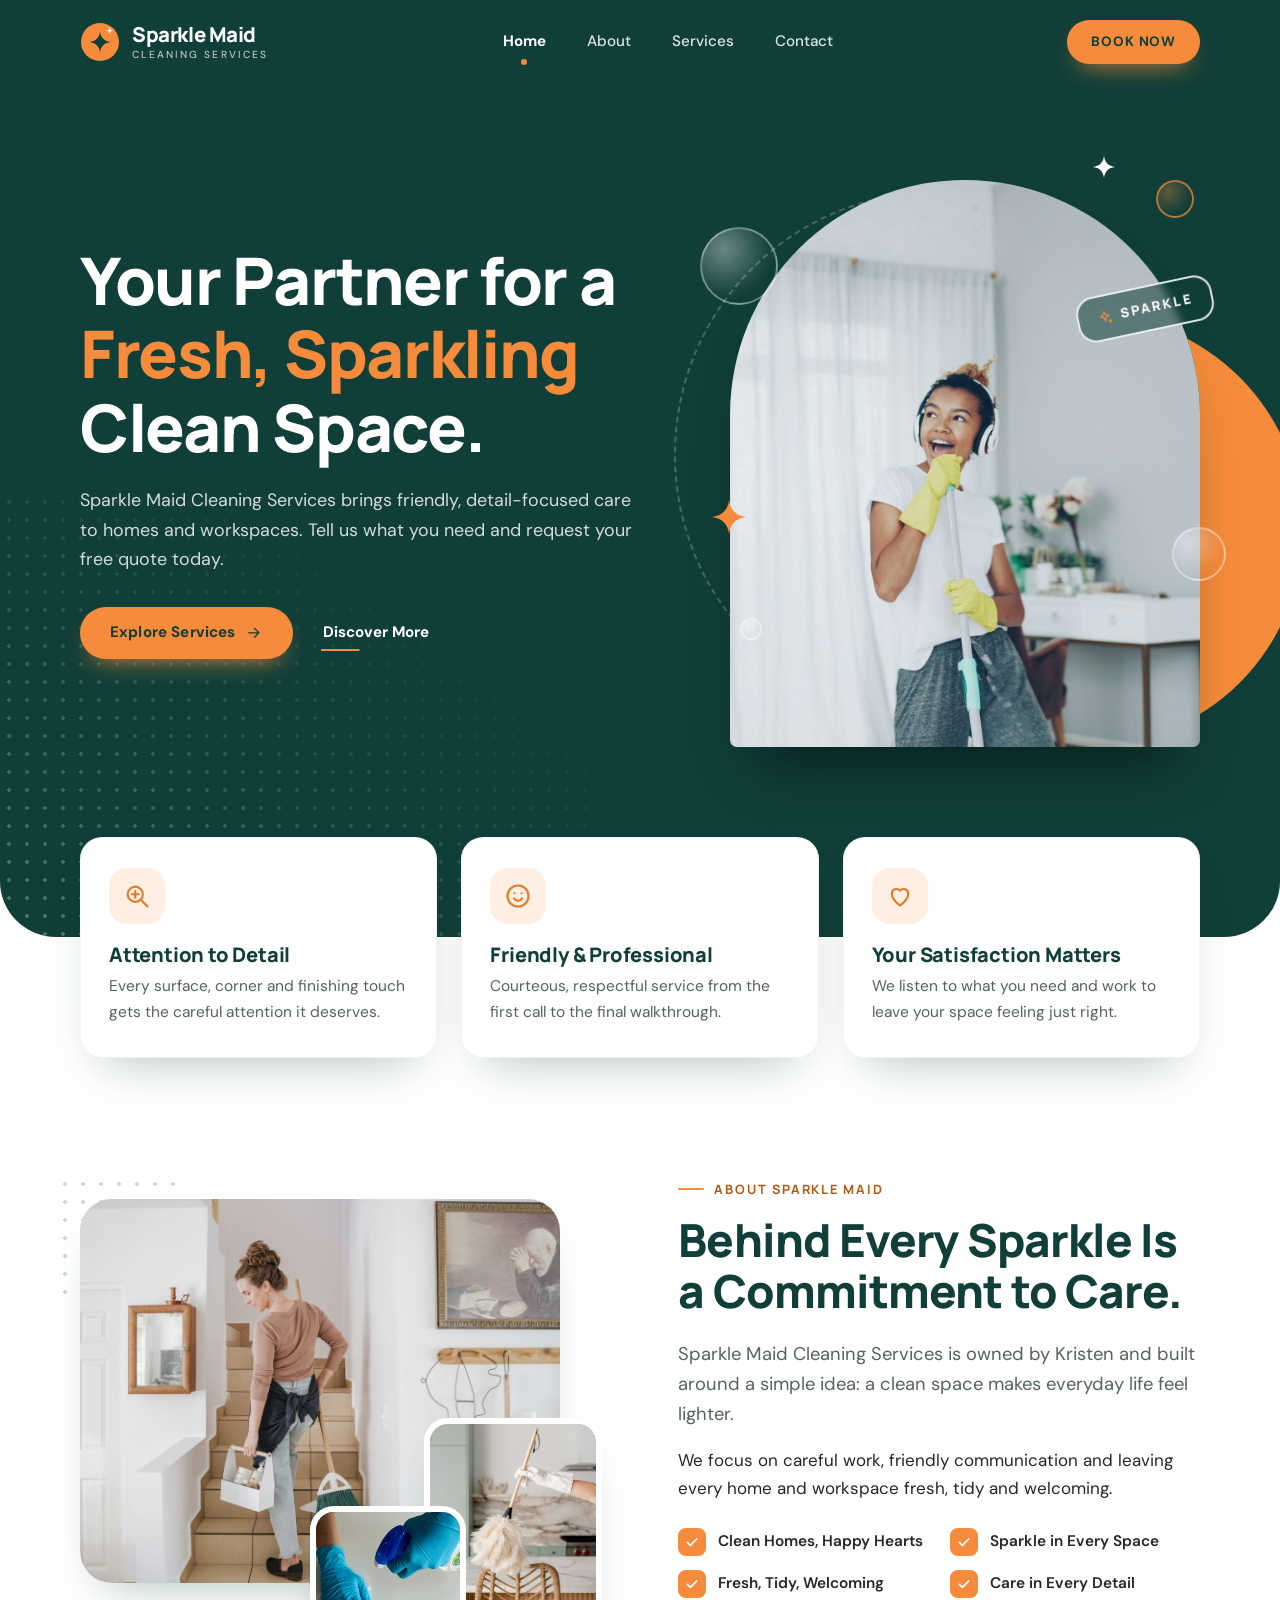
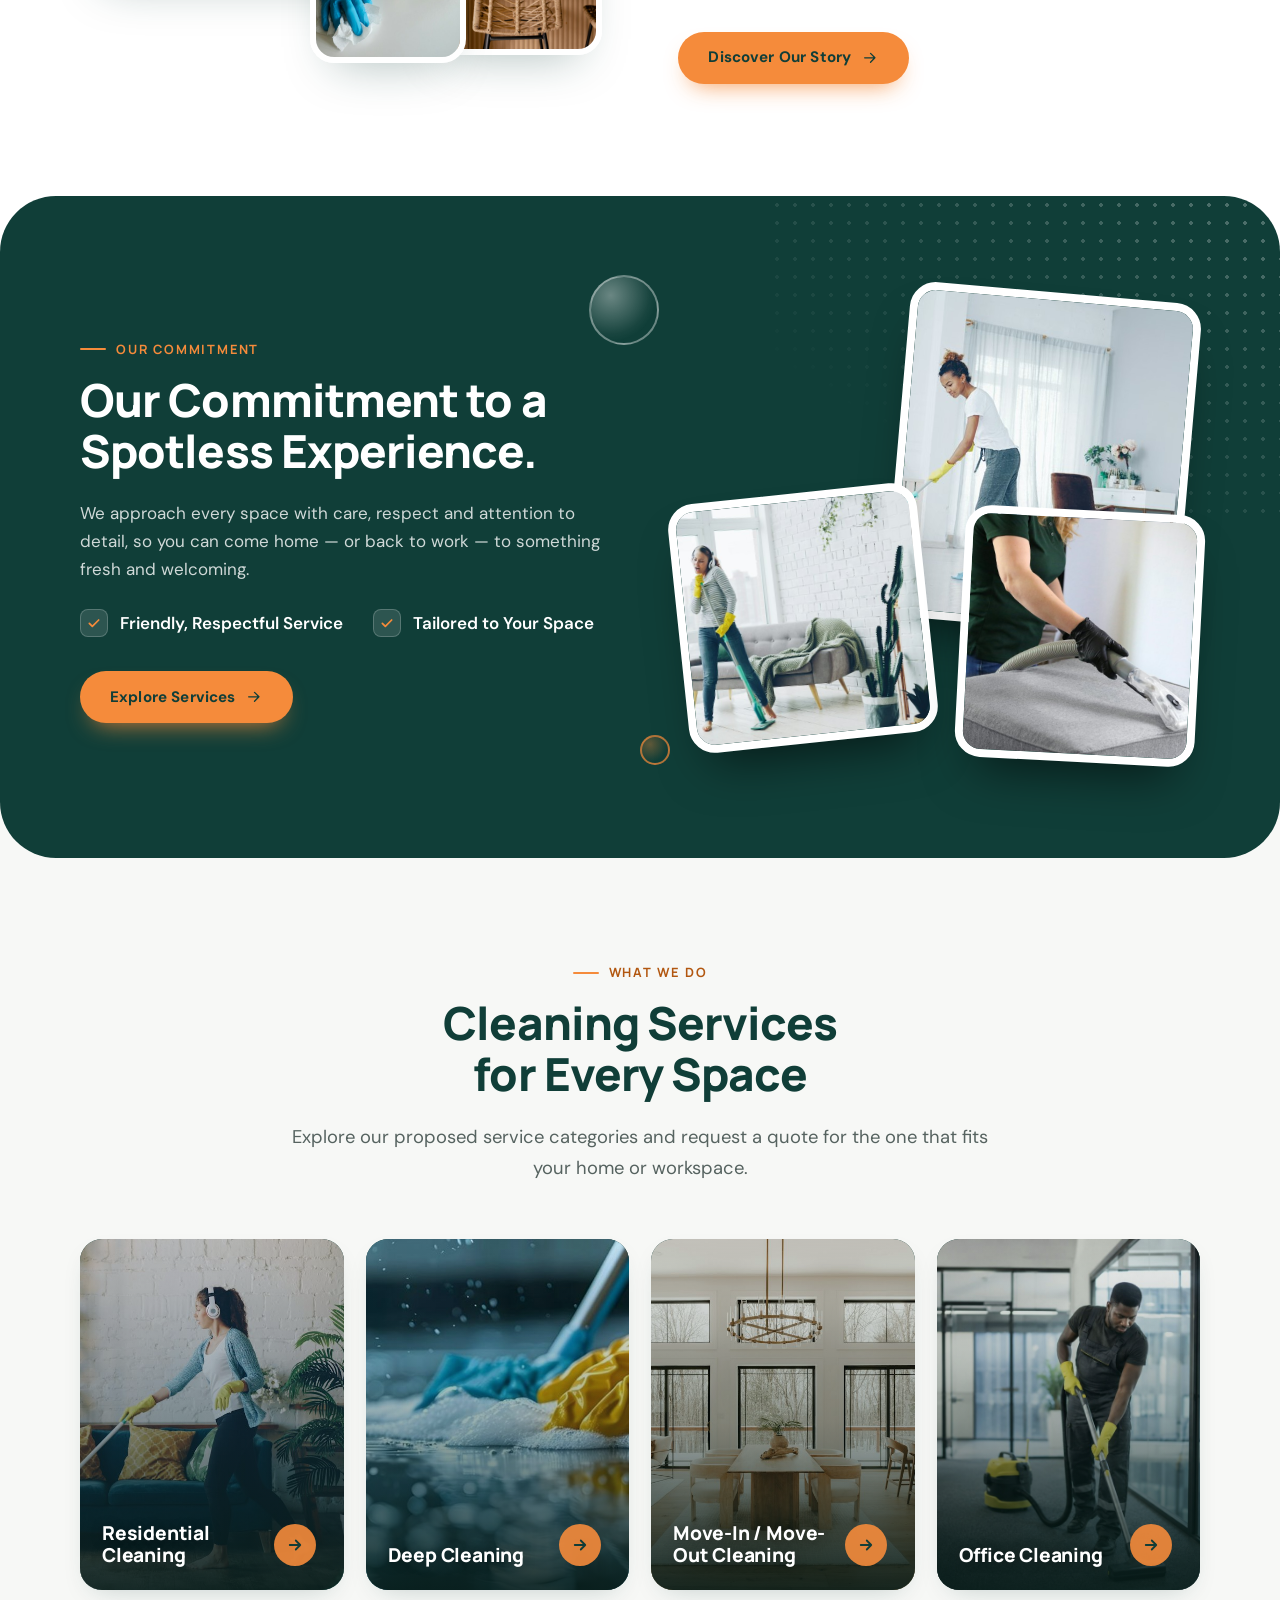
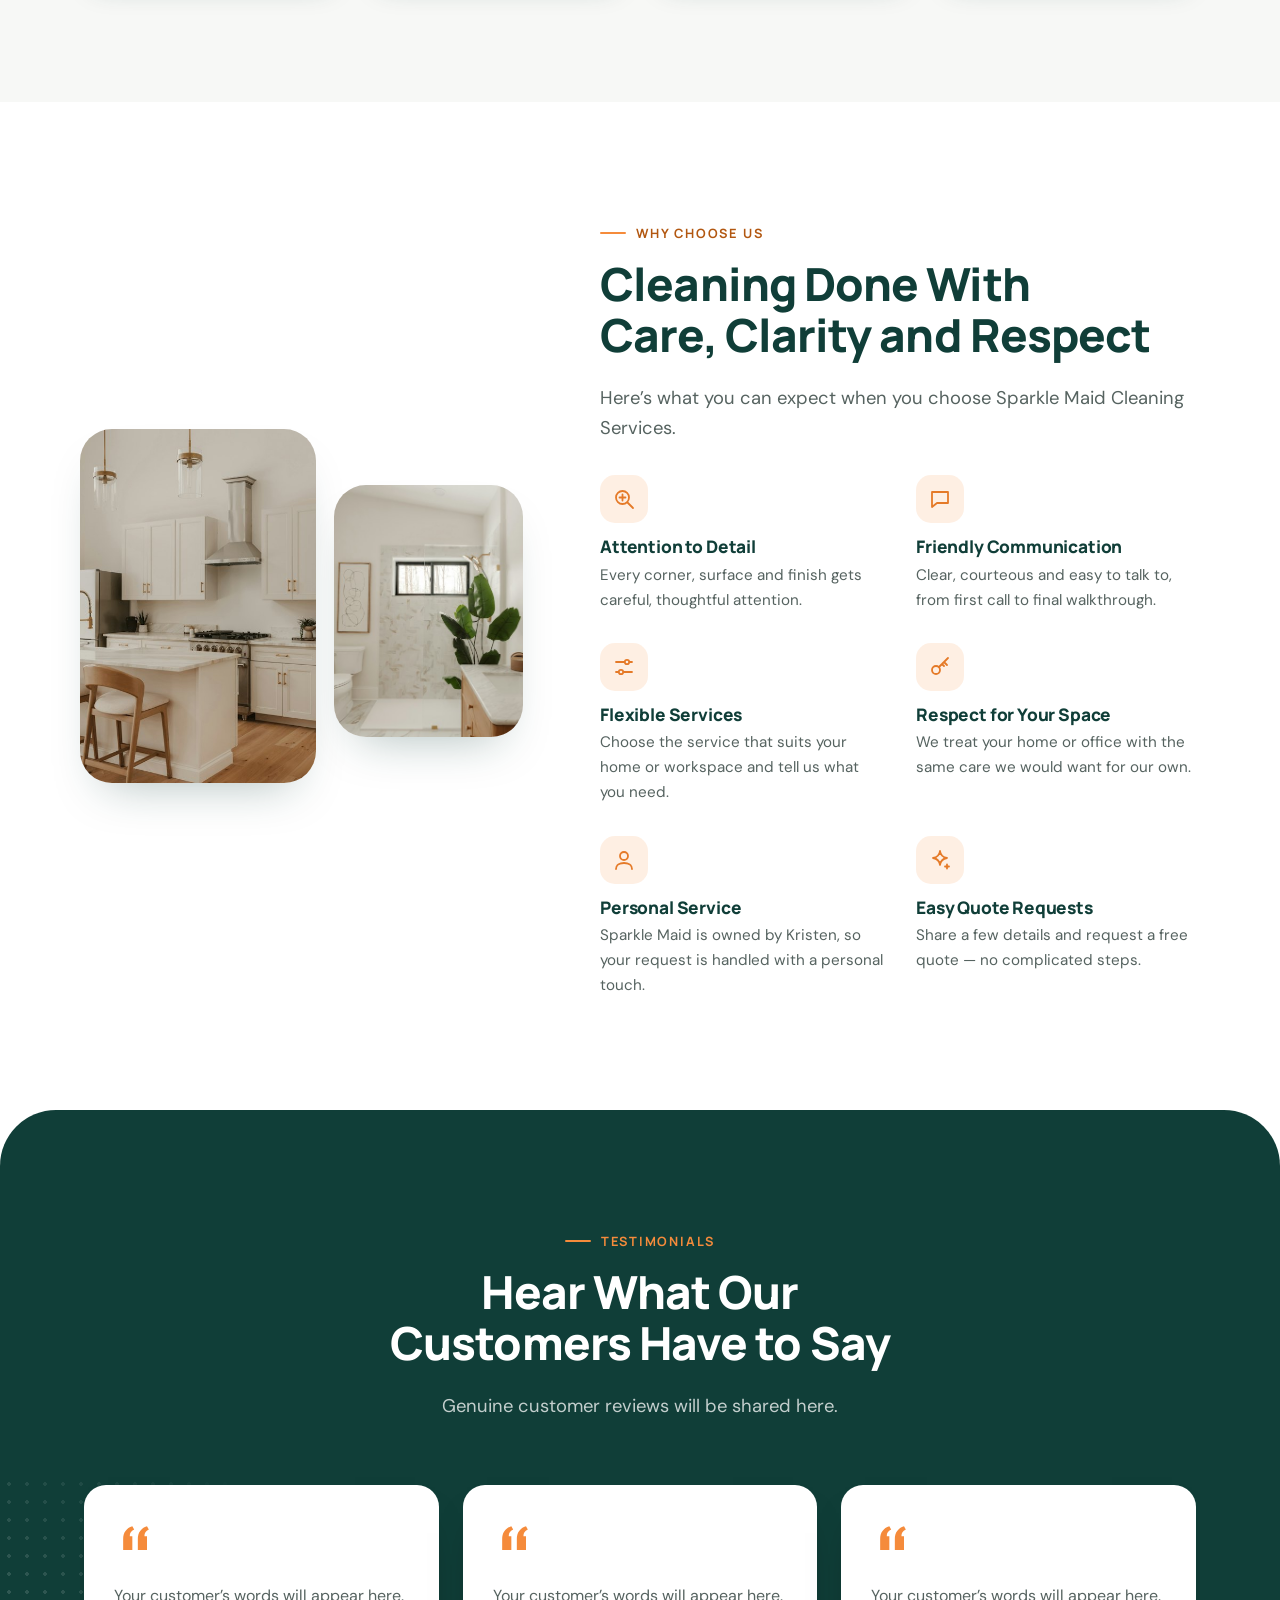
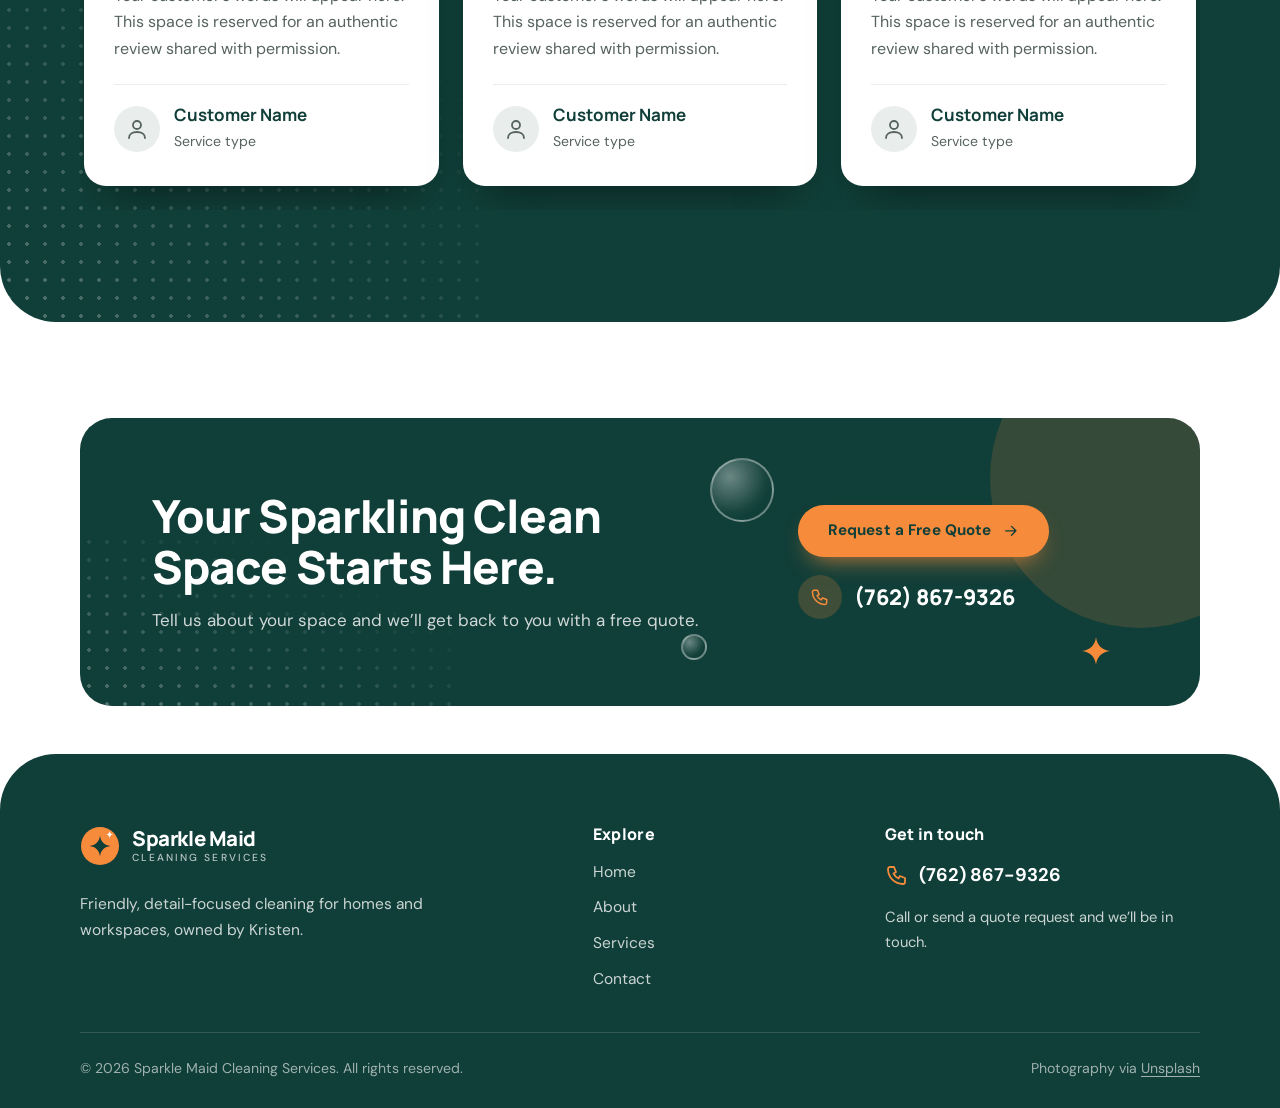
==== index.html @ 7c6f7af4 "Add Sparkle Maid Cleaning Services website Co-Authored-By: Claude Sonnet 5.5 <noreply@anthropic.com>" ====
<!DOCTYPE html>
<html lang="en">
<head>
  <meta charset="utf-8">
  <meta name="viewport" content="width=device-width, initial-scale=1">
  <title>Sparkle Maid Cleaning Services | Home & Office Cleaning</title>
  <meta name="description" content="Sparkle Maid Cleaning Services offers friendly, detail-focused residential, deep, move-in/move-out and office cleaning. Request a free quote or call (762) 867-9326.">
  <meta name="theme-color" content="#103E38">
  <meta property="og:type" content="website">
  <meta property="og:site_name" content="Sparkle Maid Cleaning Services">
  <meta property="og:title" content="Sparkle Maid Cleaning Services | Home & Office Cleaning">
  <meta property="og:description" content="Sparkle Maid Cleaning Services offers friendly, detail-focused residential, deep, move-in/move-out and office cleaning. Request a free quote or call (762) 867-9326.">
  <link rel="icon" href="images/favicon.svg" type="image/svg+xml">
  <link rel="preconnect" href="https://fonts.googleapis.com">
  <link rel="preconnect" href="https://fonts.gstatic.com" crossorigin>
  <link rel="stylesheet" href="https://fonts.googleapis.com/css2?family=DM+Sans:wght@400;500;700&family=Manrope:wght@700;800&display=swap">
  <link rel="stylesheet" href="css/styles.css">
  <script>document.documentElement.classList.add('js');</script>
  <script type="application/ld+json">{"@context":"https://schema.org","@type":"LocalBusiness","name":"Sparkle Maid Cleaning Services","description":"Cleaning services for homes and workspaces, owned by Kristen.","telephone":"+1-762-867-9326","founder":{"@type":"Person","name":"Kristen"}}</script>
</head>
<body>
<a class="skip-link" href="#main">Skip to main content</a>

<svg width="0" height="0" style="position:absolute" aria-hidden="true" focusable="false">
  <defs>
    <symbol id="logo-mark" viewBox="0 0 40 40"><circle cx="20" cy="20" r="19" fill="#F58B3B"/><path transform="translate(9.5 9.5) scale(.875)" fill="#103E38" d="M12 0c.8 7 5 11.2 12 12-7 .8-11.2 5-12 12C11.2 17 7 12.8 0 12 7 11.2 11.2 7 12 0z"/><path transform="translate(26 5) scale(.3)" fill="#fff" d="M12 0c.8 7 5 11.2 12 12-7 .8-11.2 5-12 12C11.2 17 7 12.8 0 12 7 11.2 11.2 7 12 0z"/></symbol>
    <symbol id="i-arrow" viewBox="0 0 24 24"><path d="M5 12h14M13 6l6 6-6 6"/></symbol>
    <symbol id="i-check" viewBox="0 0 24 24"><path d="M5 12.5l4.5 4.5L19 7.5"/></symbol>
    <symbol id="i-menu" viewBox="0 0 24 24"><path d="M4 7h16M4 12h16M4 17h16"/></symbol>
    <symbol id="i-close" viewBox="0 0 24 24"><path d="M6 6l12 12M18 6L6 18"/></symbol>
    <symbol id="i-phone" viewBox="0 0 24 24"><path d="M5 4h4l2 5-2.5 1.5a11 11 0 005 5L15 13l5 2v4a2 2 0 01-2 2A15 15 0 013 6a2 2 0 012-2z"/></symbol>
    <symbol id="i-detail" viewBox="0 0 24 24"><circle cx="10.5" cy="10.5" r="6.5"/><path d="M15.5 15.5L21 21M10.5 7.5v6M7.5 10.5h6"/></symbol>
    <symbol id="i-smile" viewBox="0 0 24 24"><circle cx="12" cy="12" r="9"/><path d="M8.5 14c1 1.5 2.2 2.2 3.5 2.2s2.5-.7 3.5-2.2M9 9.6h.01M15 9.6h.01"/></symbol>
    <symbol id="i-heart" viewBox="0 0 24 24"><path d="M12 20s-7-4.4-7-10a4 4 0 017-2.6A4 4 0 0119 10c0 5.6-7 10-7 10z"/></symbol>
    <symbol id="i-home" viewBox="0 0 24 24"><path d="M4 11l8-7 8 7v8a1 1 0 01-1 1h-4v-6H9v6H5a1 1 0 01-1-1v-8z"/></symbol>
    <symbol id="i-sparkle" viewBox="0 0 24 24"><path d="M12 3c.6 4.5 2.5 6.4 7 7-4.5.6-6.4 2.5-7 7-.6-4.5-2.5-6.4-7-7 4.5-.6 6.4-2.5 7-7zM19 16.5v4M17 18.5h4"/></symbol>
    <symbol id="i-drop" viewBox="0 0 24 24"><path d="M12 3s6 6.2 6 10.5a6 6 0 01-12 0C6 9.2 12 3 12 3z"/></symbol>
    <symbol id="i-box" viewBox="0 0 24 24"><path d="M3 8l9-5 9 5v8l-9 5-9-5V8zM3 8l9 5 9-5M12 13v8"/></symbol>
    <symbol id="i-building" viewBox="0 0 24 24"><path d="M5 21V4h9v17M14 9h5v12M3 21h18M8 8h3M8 12h3M8 16h3"/></symbol>
    <symbol id="i-chat" viewBox="0 0 24 24"><path d="M4 5h16v11H9l-5 4V5z"/></symbol>
    <symbol id="i-sliders" viewBox="0 0 24 24"><path d="M4 7h8M18 7h2M4 17h2M12 17h8"/><circle cx="15" cy="7" r="2.2"/><circle cx="9" cy="17" r="2.2"/></symbol>
    <symbol id="i-key" viewBox="0 0 24 24"><circle cx="8" cy="15" r="4"/><path d="M11 12l9-9M16 7l3 3M14 9l2 2"/></symbol>
    <symbol id="i-user" viewBox="0 0 24 24"><circle cx="12" cy="8" r="4"/><path d="M4 21c0-4 3.6-6 8-6s8 2 8 6"/></symbol>
    <symbol id="i-quote" viewBox="0 0 24 24"><path fill="currentColor" stroke="none" d="M6 6h5v6c0 3.6-1.8 6-5 7l-1-1.8c1.7-.8 2.4-2 2.4-3.7H6V6zm8 0h5v6c0 3.6-1.8 6-5 7l-1-1.8c1.7-.8 2.4-2 2.4-3.7H14V6z"/></symbol>
  </defs>
</svg>

<header class="site-header">
  <div class="container nav">
    <a class="logo" href="index.html" aria-label="Sparkle Maid Cleaning Services — home">
      <svg class="logo-mark" aria-hidden="true"><use href="#logo-mark"/></svg>
      <span class="logo-text">Sparkle Maid<small>Cleaning Services</small></span>
    </a>
    <nav class="nav-links" aria-label="Main">
      <a href="index.html" aria-current="page">Home</a>
      <a href="about.html">About</a>
      <a href="services.html">Services</a>
      <a href="contact.html">Contact</a>
    </nav>
    <div class="nav-cta">
      <a class="btn btn-primary btn-sm" href="contact.html">Book Now</a>
      <button class="menu-toggle" type="button" aria-expanded="false" aria-controls="mobile-menu" aria-label="Open menu">
        <svg class="icon i-menu" aria-hidden="true" focusable="false"><use href="#i-menu"/></svg><svg class="icon i-close" aria-hidden="true" focusable="false"><use href="#i-close"/></svg>
      </button>
    </div>
  </div>
  <div class="mobile-menu" id="mobile-menu">
    <ul>
      <li><a href="index.html" aria-current="page">Home</a></li>
      <li><a href="about.html">About</a></li>
      <li><a href="services.html">Services</a></li>
      <li><a href="contact.html">Contact</a></li>
    </ul>
    <a class="btn btn-primary" href="contact.html">Book Now</a>
  </div>
</header>
<main id="main">

<!-- ===== 1. HERO ===== -->
<section class="hero on-dark" aria-labelledby="hero-heading">
  <span class="dots" aria-hidden="true"></span>
  <div class="container hero-grid">
    <div class="hero-copy">
      <h1 id="hero-heading">Your Partner for a <em>Fresh, Sparkling</em> Clean Space.</h1>
      <p>Sparkle Maid Cleaning Services brings friendly, detail-focused care to homes and workspaces. Tell us what you need and request your free quote today.</p>
      <div class="hero-actions">
        <a class="btn btn-primary" href="services.html">Explore Services <svg class="icon " aria-hidden="true" focusable="false"><use href="#i-arrow"/></svg></a>
        <a class="link-underline" href="about.html">Discover More</a>
      </div>
    </div>
    <div class="hero-art">
      <span class="art-ring" aria-hidden="true"></span>
      <span class="art-circle" aria-hidden="true"></span>
      <div class="art-photo">
        <img src="images/hero-cleaner.jpg" alt="Smiling cleaner in bright yellow gloves holding a mop and singing in a sunlit room" width="1120" height="1350" fetchpriority="high" decoding="async">
      </div>
      <span class="bubble b1" aria-hidden="true"></span><span class="bubble b2 is-orange" aria-hidden="true"></span><span class="bubble b3" aria-hidden="true"></span><span class="bubble b4" aria-hidden="true"></span><span class="spark s1" style="" aria-hidden="true"><svg viewBox="0 0 24 24"><path d="M12 0c.8 7 5 11.2 12 12-7 .8-11.2 5-12 12C11.2 17 7 12.8 0 12 7 11.2 11.2 7 12 0z"/></svg></span><span class="spark s2 white" style="" aria-hidden="true"><svg viewBox="0 0 24 24"><path d="M12 0c.8 7 5 11.2 12 12-7 .8-11.2 5-12 12C11.2 17 7 12.8 0 12 7 11.2 11.2 7 12 0z"/></svg></span>
      <span class="tag-sticker" aria-hidden="true"><svg class="icon " aria-hidden="true" focusable="false"><use href="#i-sparkle"/></svg> Sparkle</span>
    </div>
  </div>
</section>

<!-- ===== 2. FEATURE CARDS ===== -->
<section class="features" aria-label="What sets us apart">
  <div class="container features-grid">
    <article class="feature-card reveal" style="--d:0s">
      <div class="icon-badge"><svg class="icon " aria-hidden="true" focusable="false"><use href="#i-detail"/></svg></div>
      <h3>Attention to Detail</h3>
      <p>Every surface, corner and finishing touch gets the careful attention it deserves.</p>
    </article>
    <article class="feature-card reveal" style="--d:0.1s">
      <div class="icon-badge"><svg class="icon " aria-hidden="true" focusable="false"><use href="#i-smile"/></svg></div>
      <h3>Friendly &amp; Professional</h3>
      <p>Courteous, respectful service from the first call to the final walkthrough.</p>
    </article>
    <article class="feature-card reveal" style="--d:0.2s">
      <div class="icon-badge"><svg class="icon " aria-hidden="true" focusable="false"><use href="#i-heart"/></svg></div>
      <h3>Your Satisfaction Matters</h3>
      <p>We listen to what you need and work to leave your space feeling just right.</p>
    </article>
  </div>
</section>

<!-- ===== 3. ABOUT PREVIEW ===== -->
<section class="section" aria-labelledby="about-heading">
  <div class="container split">
    <div class="collage reveal reveal-left">
      <span class="dots dark" aria-hidden="true"></span>
      <div class="main"><img src="images/about-stairs.jpg" alt="Cleaner carrying a caddy of supplies and a broom up the stairs of a bright home" width="1200" height="800" loading="lazy" decoding="async"></div>
      <div class="sm sm-1"><img src="images/about-duster.jpg" alt="Gloved hand dusting a marble kitchen counter with a feather duster" width="800" height="1200" loading="lazy" decoding="async"></div>
      <div class="sm sm-2"><img src="images/about-gloves.jpg" alt="Blue-gloved hands wiping a white surface with a cloth" width="800" height="533" loading="lazy" decoding="async"></div>
    </div>
    <div class="reveal reveal-right">
      <span class="eyebrow">About Sparkle Maid</span>
      <h2 id="about-heading">Behind Every Sparkle Is a Commitment to Care.</h2>
      <p class="lead">Sparkle Maid Cleaning Services is owned by Kristen and built around a simple idea: a clean space makes everyday life feel lighter.</p>
      <p>We focus on careful work, friendly communication and leaving every home and workspace fresh, tidy and welcoming.</p>
      <ul class="check-grid">
        <li><span class="check-box"><svg class="icon " aria-hidden="true" focusable="false"><use href="#i-check"/></svg></span>Clean Homes, Happy Hearts</li>
        <li><span class="check-box"><svg class="icon " aria-hidden="true" focusable="false"><use href="#i-check"/></svg></span>Sparkle in Every Space</li>
        <li><span class="check-box"><svg class="icon " aria-hidden="true" focusable="false"><use href="#i-check"/></svg></span>Fresh, Tidy, Welcoming</li>
        <li><span class="check-box"><svg class="icon " aria-hidden="true" focusable="false"><use href="#i-check"/></svg></span>Care in Every Detail</li>
      </ul>
      <a class="btn btn-primary" href="about.html">Discover Our Story <svg class="icon " aria-hidden="true" focusable="false"><use href="#i-arrow"/></svg></a>
    </div>
  </div>
</section>

<!-- ===== 4. COMMITMENT BANNER ===== -->
<section class="band on-dark" aria-labelledby="commit-heading">
  <span class="dots" aria-hidden="true"></span>
  <span class="bubble bb1" aria-hidden="true"></span><span class="bubble bb2 is-orange" aria-hidden="true"></span>
  <div class="container band-grid">
    <div class="reveal reveal-left">
      <span class="eyebrow">Our Commitment</span>
      <h2 id="commit-heading">Our Commitment to a Spotless Experience.</h2>
      <p>We approach every space with care, respect and attention to detail, so you can come home &mdash; or back to work &mdash; to something fresh and welcoming.</p>
      <ul class="highlights">
        <li><span class="check-box"><svg class="icon " aria-hidden="true" focusable="false"><use href="#i-check"/></svg></span>Friendly, Respectful Service</li>
        <li><span class="check-box"><svg class="icon " aria-hidden="true" focusable="false"><use href="#i-check"/></svg></span>Tailored to Your Space</li>
      </ul>
      <a class="btn btn-primary" href="services.html">Explore Services <svg class="icon " aria-hidden="true" focusable="false"><use href="#i-arrow"/></svg></a>
    </div>
    <div class="photo-stack reveal reveal-right">
      <figure class="p1"><img src="images/commit-mop.jpg" alt="Woman mopping the floor of a bright, modern living room" width="900" height="506" loading="lazy" decoding="async"></figure>
      <figure class="p2"><img src="images/commit-headphones.jpg" alt="Cheerful woman in yellow gloves cleaning a living room while listening to music" width="900" height="506" loading="lazy" decoding="async"></figure>
      <figure class="p3"><img src="images/commit-vacuum.jpg" alt="Cleaner in black gloves vacuuming a grey ottoman" width="900" height="600" loading="lazy" decoding="async"></figure>
    </div>
  </div>
</section>

<!-- ===== 5. SERVICES ===== -->
<section class="section bg-off" id="services" aria-labelledby="services-heading" style="margin-top:clamp(-56px,-5vw,-28px);padding-top:calc(clamp(64px,9vw,112px) + 40px)">
  <div class="container">
    <div class="section-head reveal">
      <span class="eyebrow">What We Do</span>
      <h2 id="services-heading">Cleaning Services for Every Space</h2>
      <p class="lead">Explore our proposed service categories and request a quote for the one that fits your home or workspace.</p>
    </div>
    <!-- EDITABLE: services are proposed and should be confirmed by the owner -->
    <div class="svc-grid">
      <a class="svc-card reveal" style="--d:0s" href="services.html#residential">
        <img src="images/svcpage-residential.jpg" alt="Woman with headphones mopping a wooden floor in front of a blue sofa in a bright living room" width="1200" height="675" loading="lazy" style="object-position:88% 50%" decoding="async">
        <span class="svc-body"><h3>Residential Cleaning</h3><span class="svc-arrow"><svg class="icon " aria-hidden="true" focusable="false"><use href="#i-arrow"/></svg></span></span>
      </a>
      <a class="svc-card reveal" style="--d:0.08s" href="services.html#deep">
        <img src="images/svc-deep.jpg" alt="Gloved hand wiping a floor surface covered in cleaning foam" width="1000" height="573" loading="lazy" decoding="async">
        <span class="svc-body"><h3>Deep Cleaning</h3><span class="svc-arrow"><svg class="icon " aria-hidden="true" focusable="false"><use href="#i-arrow"/></svg></span></span>
      </a>
      <a class="svc-card reveal" style="--d:0.16s" href="services.html#move">
        <img src="images/svc-move.jpg" alt="Bright, open home interior with large windows and a dining table" width="1000" height="667" loading="lazy" decoding="async">
        <span class="svc-body"><h3>Move-In / Move-Out Cleaning</h3><span class="svc-arrow"><svg class="icon " aria-hidden="true" focusable="false"><use href="#i-arrow"/></svg></span></span>
      </a>
      <a class="svc-card reveal" style="--d:0.24s" href="services.html#office">
        <img src="images/svc-office.jpg" alt="Cleaner in yellow gloves vacuuming the carpet of a modern office" width="1000" height="800" loading="lazy" decoding="async">
        <span class="svc-body"><h3>Office Cleaning</h3><span class="svc-arrow"><svg class="icon " aria-hidden="true" focusable="false"><use href="#i-arrow"/></svg></span></span>
      </a>
    </div>
  </div>
</section>

<!-- ===== 6. WHY CHOOSE US ===== -->
<section class="section" aria-labelledby="why-heading">
  <div class="container why-grid">
    <div class="why-photos reveal reveal-left">
      <figure class="w1"><img src="images/why-kitchen.jpg" alt="Bright white kitchen with an island and bar stools" width="1000" height="667" loading="lazy" decoding="async"></figure>
      <figure class="w2"><img src="images/why-bathroom.jpg" alt="Fresh modern bathroom with marble tiles, a glass shower and a leafy plant" width="800" height="533" loading="lazy" decoding="async"></figure>
    </div>
    <div class="reveal reveal-right">
      <span class="eyebrow">Why Choose Us</span>
      <h2 id="why-heading">Cleaning Done With Care, Clarity and Respect</h2>
      <p class="lead">Here&rsquo;s what you can expect when you choose Sparkle Maid Cleaning Services.</p>
      <!-- EDITABLE: confirm these points with the owner -->
      <div class="benefit-list">
        <div class="benefit"><div class="icon-badge"><svg class="icon " aria-hidden="true" focusable="false"><use href="#i-detail"/></svg></div><h3>Attention to Detail</h3><p>Every corner, surface and finish gets careful, thoughtful attention.</p></div>
        <div class="benefit"><div class="icon-badge"><svg class="icon " aria-hidden="true" focusable="false"><use href="#i-chat"/></svg></div><h3>Friendly Communication</h3><p>Clear, courteous and easy to talk to, from first call to final walkthrough.</p></div>
        <div class="benefit"><div class="icon-badge"><svg class="icon " aria-hidden="true" focusable="false"><use href="#i-sliders"/></svg></div><h3>Flexible Services</h3><p>Choose the service that suits your home or workspace and tell us what you need.</p></div>
        <div class="benefit"><div class="icon-badge"><svg class="icon " aria-hidden="true" focusable="false"><use href="#i-key"/></svg></div><h3>Respect for Your Space</h3><p>We treat your home or office with the same care we would want for our own.</p></div>
        <div class="benefit"><div class="icon-badge"><svg class="icon " aria-hidden="true" focusable="false"><use href="#i-user"/></svg></div><h3>Personal Service</h3><p>Sparkle Maid is owned by Kristen, so your request is handled with a personal touch.</p></div>
        <div class="benefit"><div class="icon-badge"><svg class="icon " aria-hidden="true" focusable="false"><use href="#i-sparkle"/></svg></div><h3>Easy Quote Requests</h3><p>Share a few details and request a free quote — no complicated steps.</p></div>
      </div>
    </div>
  </div>
</section>

<!-- ===== 7. TESTIMONIALS (placeholders until real reviews are supplied) ===== -->
<section class="testimonials on-dark section" aria-labelledby="reviews-heading" data-slider>
  <span class="dots" aria-hidden="true"></span>
  <div class="container">
    <div class="section-head reveal">
      <span class="eyebrow light">Testimonials</span>
      <h2 id="reviews-heading">Hear What Our Customers Have to Say</h2>
      <p class="lead">Genuine customer reviews will be shared here.</p>
    </div>
    <div class="slider reveal">
      <div class="slider-track" tabindex="0" role="region" aria-label="Customer reviews">
        <article class="review-card" data-placeholder="true">
          <svg class="icon quote-icon icon-fill" aria-hidden="true" focusable="false"><use href="#i-quote"/></svg>
          <p><!-- EDITABLE: replace with a genuine customer review (with permission) -->Your customer&rsquo;s words will appear here. This space is reserved for an authentic review shared with permission.</p>
          <div class="review-meta">
            <span class="avatar" aria-hidden="true"><svg class="icon " aria-hidden="true" focusable="false"><use href="#i-user"/></svg></span>
            <div><strong>Customer Name</strong><span>Service type</span></div>
          </div>
        </article>
        <article class="review-card" data-placeholder="true">
          <svg class="icon quote-icon icon-fill" aria-hidden="true" focusable="false"><use href="#i-quote"/></svg>
          <p><!-- EDITABLE: replace with a genuine customer review (with permission) -->Your customer&rsquo;s words will appear here. This space is reserved for an authentic review shared with permission.</p>
          <div class="review-meta">
            <span class="avatar" aria-hidden="true"><svg class="icon " aria-hidden="true" focusable="false"><use href="#i-user"/></svg></span>
            <div><strong>Customer Name</strong><span>Service type</span></div>
          </div>
        </article>
        <article class="review-card" data-placeholder="true">
          <svg class="icon quote-icon icon-fill" aria-hidden="true" focusable="false"><use href="#i-quote"/></svg>
          <p><!-- EDITABLE: replace with a genuine customer review (with permission) -->Your customer&rsquo;s words will appear here. This space is reserved for an authentic review shared with permission.</p>
          <div class="review-meta">
            <span class="avatar" aria-hidden="true"><svg class="icon " aria-hidden="true" focusable="false"><use href="#i-user"/></svg></span>
            <div><strong>Customer Name</strong><span>Service type</span></div>
          </div>
        </article>
      </div>
      <div class="slider-controls">
        <button class="slider-btn" type="button" data-prev aria-label="Previous review"><svg class="icon i-prev" aria-hidden="true" focusable="false"><use href="#i-arrow"/></svg></button>
        <div class="slider-dots" role="group" aria-label="Choose review"></div>
        <button class="slider-btn" type="button" data-next aria-label="Next review"><svg class="icon " aria-hidden="true" focusable="false"><use href="#i-arrow"/></svg></button>
      </div>
    </div>
  </div>
</section>

<!-- ===== 8. FINAL CTA ===== -->

<section class="cta-wrap" aria-labelledby="cta-heading">
  <div class="container">
    <div class="cta on-dark reveal reveal-zoom">
      <span class="dots" aria-hidden="true"></span>
      <span class="bubble cb1" aria-hidden="true"></span><span class="bubble cb2" aria-hidden="true"></span><span class="spark cs1" style="" aria-hidden="true"><svg viewBox="0 0 24 24"><path d="M12 0c.8 7 5 11.2 12 12-7 .8-11.2 5-12 12C11.2 17 7 12.8 0 12 7 11.2 11.2 7 12 0z"/></svg></span>
      <div style="position:relative;z-index:2">
        <h2 id="cta-heading">Your Sparkling Clean Space Starts Here.</h2>
        <p>Tell us about your space and we&rsquo;ll get back to you with a free quote.</p>
      </div>
      <div class="cta-actions">
        <a class="btn btn-primary" href="contact.html">Request a Free Quote <svg class="icon " aria-hidden="true" focusable="false"><use href="#i-arrow"/></svg></a>
        <a class="cta-phone" href="tel:+17628679326"><span class="icon-badge"><svg class="icon " aria-hidden="true" focusable="false"><use href="#i-phone"/></svg></span><span><span class="sr-only">Call us: </span>(762) 867-9326</span></a>
      </div>
    </div>
  </div>
</section>

</main>
<footer class="site-footer">
  <div class="container">
    <div class="footer-grid">
      <div>
        <a class="logo" href="index.html" aria-label="Sparkle Maid Cleaning Services — home">
          <svg class="logo-mark" aria-hidden="true"><use href="#logo-mark"/></svg>
          <span class="logo-text">Sparkle Maid<small>Cleaning Services</small></span>
        </a>
        <p>Friendly, detail-focused cleaning for homes and workspaces, owned by Kristen.</p>
      </div>
      <nav aria-label="Footer">
        <h3>Explore</h3>
        <ul class="footer-links">
          <li><a href="index.html">Home</a></li>
          <li><a href="about.html">About</a></li>
          <li><a href="services.html">Services</a></li>
          <li><a href="contact.html">Contact</a></li>
        </ul>
      </nav>
      <div class="footer-contact">
        <h3>Get in touch</h3>
        <a href="tel:+17628679326"><svg class="icon " aria-hidden="true" focusable="false"><use href="#i-phone"/></svg><span>(762) 867-9326</span></a>
        <p>Call or send a quote request and we&rsquo;ll be in touch.</p>
      </div>
    </div>
    <div class="footer-bottom">
      <span>&copy; <span data-year>2026</span> Sparkle Maid Cleaning Services. All rights reserved.</span>
      <span>Photography via <a href="https://unsplash.com" target="_blank" rel="noopener">Unsplash</a></span>
    </div>
  </div>
</footer>
<script src="js/main.js"></script>
</body>
</html>
---- css/styles.css ----
/* ==========================================================================
   Sparkle Maid Cleaning Services — shared stylesheet
   Palette: forest green #103E38 · orange #F58B3B · off-white #F7F8F6
   ========================================================================== */

:root {
  --green: #103E38;
  --green-deep: #0b2f2a;
  --green-soft: #1a5249;
  --orange: #F58B3B;
  --orange-dark: #e57a28;
  --white: #FFFFFF;
  --off: #F7F8F6;
  --ink: #222827;
  --ink-soft: #566360;
  --line: #E9EEEC;

  --ff-head: "Manrope", system-ui, -apple-system, "Segoe UI", sans-serif;
  --ff-body: "DM Sans", system-ui, -apple-system, "Segoe UI", sans-serif;

  --radius: 22px;
  --radius-lg: 32px;
  --shadow: 0 24px 48px -24px rgba(16, 62, 56, 0.35);
  --shadow-sm: 0 10px 28px -14px rgba(16, 62, 56, 0.28);
  --ease: cubic-bezier(0.22, 0.8, 0.3, 1);
  --gutter: clamp(20px, 5vw, 40px);
  --header-h: 84px;
}

/* ---------- Reset & base ---------- */
*, *::before, *::after { box-sizing: border-box; }
html { scroll-behavior: smooth; -webkit-text-size-adjust: 100%; scroll-padding-top: calc(var(--header-h) + 16px); }
body {
  margin: 0;
  font-family: var(--ff-body);
  font-size: 1.0625rem;
  line-height: 1.65;
  color: var(--ink);
  background: var(--white);
  overflow-x: hidden;
  -webkit-font-smoothing: antialiased;
}
img { display: block; max-width: 100%; height: auto; }
a { color: inherit; text-decoration: none; }
p { margin: 0 0 1rem; }
ul { margin: 0; padding: 0; list-style: none; }
h1, h2, h3, h4 { font-family: var(--ff-head); font-weight: 800; line-height: 1.12; letter-spacing: -0.02em; margin: 0 0 0.5em; color: var(--green); }
h1, h2 { text-wrap: balance; }
h1 { font-size: clamp(2.4rem, 5.4vw, 4.1rem); }
h2 { font-size: clamp(1.85rem, 3.6vw, 2.85rem); }
h3 { font-size: 1.25rem; letter-spacing: -0.01em; }
button, input, select, textarea { font: inherit; color: inherit; }
:focus-visible { outline: 3px solid var(--orange); outline-offset: 3px; border-radius: 6px; }

.container { width: 100%; max-width: 1200px; margin-inline: auto; padding-inline: var(--gutter); }
.section { padding-block: clamp(64px, 9vw, 112px); }
.bg-off { background: var(--off); }
.center { text-align: center; }
.lead { font-size: 1.15rem; color: var(--ink-soft); max-width: 60ch; }
.center .lead { margin-inline: auto; }
.sr-only { position: absolute; width: 1px; height: 1px; margin: -1px; padding: 0; overflow: hidden; clip: rect(0 0 0 0); white-space: nowrap; border: 0; }
.skip-link { position: absolute; left: 12px; top: -60px; z-index: 100; background: var(--orange); color: var(--green); padding: 10px 18px; border-radius: 10px; font-weight: 700; transition: top .2s; }
.skip-link:focus { top: 12px; }

.icon { width: 1.5rem; height: 1.5rem; fill: none; stroke: currentColor; stroke-width: 1.8; stroke-linecap: round; stroke-linejoin: round; flex: none; }
.icon-fill { fill: currentColor; stroke: none; }

.eyebrow {
  display: inline-flex; align-items: center; gap: 10px;
  font-family: var(--ff-head); font-weight: 700; font-size: 0.8rem;
  letter-spacing: 0.14em; text-transform: uppercase; color: #B25710;
  margin-bottom: 14px;
}
.eyebrow::before { content: ""; width: 26px; height: 2px; background: var(--orange); border-radius: 2px; }
.on-dark .eyebrow, .eyebrow.light { color: var(--orange); }
.on-dark h1, .on-dark h2, .on-dark h3 { color: var(--white); }

/* ---------- Buttons ---------- */
.btn {
  display: inline-flex; align-items: center; justify-content: center; gap: 10px;
  min-height: 52px; padding: 0 28px;
  font-family: var(--ff-body); font-weight: 700; font-size: 0.95rem; letter-spacing: 0.01em;
  border: 2px solid transparent; border-radius: 999px; cursor: pointer;
  transition: background-color .25s var(--ease), color .25s var(--ease), border-color .25s var(--ease), transform .25s var(--ease), box-shadow .25s var(--ease);
}
.btn .icon { width: 1.1rem; height: 1.1rem; transition: transform .25s var(--ease); }
.btn:hover .icon { transform: translateX(4px); }
.btn-primary { background: var(--orange); color: var(--green); box-shadow: 0 12px 24px -12px rgba(245, 139, 59, 0.9); }
.btn-primary:hover { background: var(--white); color: var(--green); transform: translateY(-2px); box-shadow: 0 16px 28px -14px rgba(0, 0, 0, 0.45); }
.btn-outline { border-color: rgba(255, 255, 255, 0.45); color: var(--white); }
.btn-outline:hover { background: var(--white); color: var(--green); border-color: var(--white); transform: translateY(-2px); }
.btn-dark { background: var(--green); color: var(--white); }
.btn-dark:hover { background: var(--orange); color: var(--green); transform: translateY(-2px); }
.btn-sm { min-height: 44px; padding: 0 22px; font-size: 0.85rem; letter-spacing: 0.06em; text-transform: uppercase; }
.link-underline { color: var(--white); font-weight: 700; font-size: 0.95rem; position: relative; padding: 6px 2px; }
.link-underline::after { content: ""; position: absolute; left: 0; right: 0; bottom: 0; height: 2px; background: var(--orange); transform-origin: left; transition: transform .3s var(--ease); }
.link-underline:hover { color: var(--orange); }

/* ---------- Header ---------- */
.site-header { position: sticky; top: 0; z-index: 60; background: var(--green); transition: box-shadow .3s; }
.site-header.is-scrolled { box-shadow: 0 10px 30px -14px rgba(0, 0, 0, 0.55); }
.nav { display: flex; align-items: center; justify-content: space-between; gap: 24px; height: var(--header-h); }
.logo { display: inline-flex; align-items: center; gap: 12px; color: var(--white); }
.logo-mark { width: 40px; height: 40px; }
.logo-text { font-family: var(--ff-head); font-weight: 800; font-size: 1.28rem; letter-spacing: -0.02em; line-height: 1; }
.logo-text small { display: block; font-family: var(--ff-body); font-weight: 500; font-size: 0.64rem; letter-spacing: 0.2em; text-transform: uppercase; color: rgba(255, 255, 255, 0.7); margin-top: 5px; }
.nav-links { display: flex; align-items: center; gap: clamp(22px, 3.2vw, 44px); }
.nav-links a { position: relative; font-weight: 500; font-size: 0.95rem; color: rgba(255, 255, 255, 0.86); padding: 8px 0; transition: color .2s; }
.nav-links a:hover { color: var(--orange); }
.nav-links a[aria-current="page"] { color: var(--white); font-weight: 700; }
.nav-links a[aria-current="page"]::after { content: ""; position: absolute; left: 50%; bottom: -2px; width: 6px; height: 6px; margin-left: -3px; border-radius: 50%; background: var(--orange); }
.nav-cta { display: flex; align-items: center; gap: 12px; }
.menu-toggle { display: none; width: 48px; height: 48px; align-items: center; justify-content: center; border: 0; border-radius: 14px; background: rgba(255, 255, 255, 0.1); color: var(--white); cursor: pointer; }
.menu-toggle .i-close { display: none; }
.menu-toggle[aria-expanded="true"] .i-menu { display: none; }
.menu-toggle[aria-expanded="true"] .i-close { display: block; }
.mobile-menu { display: none; }

/* ---------- Decorative graphics ---------- */
.deco { position: absolute; pointer-events: none; }
.bubble {
  position: absolute; border-radius: 50%; pointer-events: none;
  border: 2px solid rgba(255, 255, 255, 0.38);
  background: radial-gradient(circle at 30% 28%, rgba(255, 255, 255, 0.38), rgba(255, 255, 255, 0.04) 58%, transparent 70%);
  animation: float var(--dur, 7s) ease-in-out infinite;
  animation-delay: var(--delay, 0s);
}
.bubble.is-orange { border-color: rgba(245, 139, 59, 0.7); background: radial-gradient(circle at 30% 28%, rgba(245, 139, 59, 0.35), rgba(245, 139, 59, 0.04) 60%, transparent 70%); }
.spark { position: absolute; pointer-events: none; color: var(--orange); animation: twinkle var(--dur, 4s) ease-in-out infinite; animation-delay: var(--delay, 0s); }
.spark.white { color: var(--white); }
.spark svg { width: 100%; height: 100%; fill: currentColor; }
.dots { position: absolute; pointer-events: none; background-image: radial-gradient(rgba(255, 255, 255, 0.28) 1.6px, transparent 1.8px); background-size: 18px 18px; }
.dots.dark { background-image: radial-gradient(rgba(16, 62, 56, 0.2) 1.6px, transparent 1.8px); }
.tag-sticker {
  position: absolute; display: inline-flex; align-items: center; gap: 8px; padding: 10px 18px;
  border: 2px solid rgba(255, 255, 255, 0.85); border-radius: 18px; color: var(--white);
  font-family: var(--ff-head); font-weight: 800; font-size: 0.82rem; letter-spacing: 0.16em; text-transform: uppercase;
  background: rgba(16, 62, 56, 0.55); backdrop-filter: blur(4px); transform: rotate(-12deg);
  animation: bob 5s ease-in-out infinite;
}
.tag-sticker .icon { width: 1rem; height: 1rem; color: var(--orange); }

@keyframes float { 0%, 100% { transform: translateY(0) translateX(0); } 50% { transform: translateY(-18px) translateX(6px); } }
@keyframes twinkle { 0%, 100% { transform: scale(1) rotate(0); opacity: 1; } 50% { transform: scale(0.7) rotate(18deg); opacity: 0.6; } }
@keyframes bob { 0%, 100% { transform: rotate(-12deg) translateY(0); } 50% { transform: rotate(-9deg) translateY(-8px); } }
@keyframes rise { from { opacity: 0; transform: translateY(40px) scale(0.97); } to { opacity: 1; transform: none; } }
@keyframes fade-up { from { opacity: 0; transform: translateY(24px); } to { opacity: 1; transform: none; } }
@keyframes pop { 0% { transform: scale(0.4); opacity: 0; } 100% { transform: scale(1); opacity: 1; } }
@keyframes wiggle { 0%, 100% { transform: rotate(0); } 25% { transform: rotate(-10deg) scale(1.08); } 75% { transform: rotate(8deg) scale(1.08); } }

/* ---------- Hero (home) ---------- */
.hero { position: relative; background: var(--green); color: var(--white); border-radius: 0 0 clamp(28px, 5vw, 56px) clamp(28px, 5vw, 56px); overflow: hidden; padding: clamp(36px, 6vw, 72px) 0 clamp(150px, 15vw, 190px); }
.hero .dots { left: 0; bottom: 0; width: 46%; height: 52%; -webkit-mask-image: linear-gradient(to top right, #000, transparent 75%); mask-image: linear-gradient(to top right, #000, transparent 75%); }
.hero-grid { position: relative; display: grid; grid-template-columns: 1.1fr 0.9fr; align-items: center; gap: clamp(24px, 5vw, 64px); }
.hero-copy { position: relative; z-index: 2; }
.hero-copy h1 { color: var(--white); margin-bottom: 22px; animation: fade-up .8s var(--ease) both; }
.hero-copy h1 em { font-style: normal; color: var(--orange); }
.hero-copy p { color: rgba(255, 255, 255, 0.82); font-size: 1.12rem; max-width: 46ch; margin-bottom: 32px; animation: fade-up .8s .12s var(--ease) both; }
.hero-actions { display: flex; flex-wrap: wrap; align-items: center; gap: 14px 28px; animation: fade-up .8s .24s var(--ease) both; }
.hero-actions .link-underline::after { transform: scaleX(0.35); }
.hero-actions .link-underline:hover::after { transform: scaleX(1); }

.hero-art { position: relative; width: min(100%, 470px); margin-inline: auto 0; padding-block: 24px 0; }
.art-circle { position: absolute; width: 92%; aspect-ratio: 1; right: -22%; bottom: 0; border-radius: 50%; background: var(--orange); opacity: 0.95; animation: pop .9s .1s var(--ease) both; }
.art-ring { position: absolute; width: 112%; aspect-ratio: 1; left: -12%; top: 6%; border-radius: 50%; border: 2px dashed rgba(255, 255, 255, 0.22); }
.art-photo { position: relative; border-radius: 999px 999px 30px 30px; overflow: hidden; aspect-ratio: 1120 / 1350; background: var(--green-soft); box-shadow: 0 40px 60px -30px rgba(0, 0, 0, 0.55); animation: rise 1s .15s var(--ease) both; }
.art-photo img { width: 100%; height: 100%; object-fit: cover; }
.hero-art .b1 { width: 78px; height: 78px; left: -30px; top: 12%; --dur: 6s; }
.hero-art .b2 { width: 38px; height: 38px; right: 6px; top: 4%; --dur: 5s; --delay: -1s; }
.hero-art .b3 { width: 54px; height: 54px; right: -26px; bottom: 28%; --dur: 8s; --delay: -3s; }
.hero-art .b4 { width: 22px; height: 22px; left: 10px; bottom: 18%; --dur: 6s; --delay: -2s; }
.hero-art .s1 { width: 34px; height: 34px; left: -18px; bottom: 36%; }
.hero-art .s2 { width: 22px; height: 22px; right: 18%; top: 0; --delay: -1.5s; }
.hero-art .tag-sticker { right: -14px; top: 22%; z-index: 3; }

/* ---------- Feature cards (overlap hero) ---------- */
.features { position: relative; z-index: 5; margin-top: clamp(-100px, -8vw, -72px); }
.features-grid { display: grid; grid-template-columns: repeat(3, 1fr); gap: 24px; }
.feature-card { background: var(--white); border-radius: var(--radius); padding: 30px 28px 32px; box-shadow: var(--shadow); border: 1px solid rgba(16, 62, 56, 0.05); transition: transform .35s var(--ease), box-shadow .35s var(--ease); }
.feature-card:hover { transform: translateY(-8px); box-shadow: 0 32px 56px -24px rgba(16, 62, 56, 0.45); }
.icon-badge { display: grid; place-items: center; width: 56px; height: 56px; border-radius: 18px; background: rgba(245, 139, 59, 0.14); color: var(--orange-dark); margin-bottom: 20px; transition: background-color .3s, color .3s; }
.icon-badge .icon { width: 28px; height: 28px; }
.feature-card:hover .icon-badge, .benefit:hover .icon-badge, .value-card:hover .icon-badge { background: var(--orange); color: var(--white); }
.feature-card:hover .icon-badge .icon, .benefit:hover .icon-badge .icon, .value-card:hover .icon-badge .icon { animation: wiggle .6s var(--ease); }
.feature-card h3 { margin-bottom: 8px; }
.feature-card p { color: var(--ink-soft); font-size: 0.97rem; margin: 0; }

/* ---------- About preview / collage ---------- */
.split { display: grid; grid-template-columns: 1fr 1fr; align-items: center; gap: clamp(36px, 6vw, 88px); }
.collage { position: relative; padding-bottom: 72px; padding-right: 8%; }
.collage .main { border-radius: var(--radius-lg); overflow: hidden; box-shadow: var(--shadow); aspect-ratio: 5 / 4; }
.collage img { width: 100%; height: 100%; object-fit: cover; }
.collage .sm { position: absolute; border: 6px solid var(--white); border-radius: 24px; overflow: hidden; box-shadow: var(--shadow); transition: transform .5s var(--ease); }
.collage .sm-1 { right: 0; bottom: 0; width: 34%; aspect-ratio: 3 / 4; z-index: 2; }
.collage .sm-2 { right: 26%; bottom: -8px; width: 30%; aspect-ratio: 1; z-index: 3; }
.collage:hover .sm-1 { transform: translate(6px, -6px) rotate(2deg); }
.collage:hover .sm-2 { transform: translate(-4px, 4px) rotate(-3deg); }
.collage .dots { left: -24px; top: -24px; width: 120px; height: 120px; z-index: -1; }
.check-grid { display: grid; grid-template-columns: 1fr 1fr; gap: 14px 22px; margin: 26px 0 34px; }
.check-grid li { display: flex; align-items: center; gap: 12px; font-weight: 600; font-size: 0.96rem; color: var(--ink); }
.check-box { display: grid; place-items: center; width: 28px; height: 28px; flex: none; border-radius: 8px; background: var(--orange); color: var(--white); }
.check-box .icon { width: 16px; height: 16px; stroke-width: 2.6; }

/* ---------- Dark commitment band ---------- */
.band { position: relative; background: var(--green); color: var(--white); border-radius: clamp(28px, 5vw, 56px); overflow: hidden; }
.band-grid { position: relative; display: grid; grid-template-columns: 1fr 1fr; align-items: center; gap: clamp(36px, 6vw, 80px); padding-block: clamp(56px, 8vw, 96px); }
.band h2 { color: var(--white); }
.band p { color: rgba(255, 255, 255, 0.8); max-width: 48ch; }
.highlights { display: flex; flex-wrap: wrap; gap: 14px 30px; margin: 26px 0 34px; }
.highlights li { display: flex; align-items: center; gap: 12px; font-weight: 600; }
.highlights .check-box { background: rgba(255, 255, 255, 0.12); color: var(--orange); border: 1px solid rgba(255, 255, 255, 0.2); }
.photo-stack { position: relative; height: clamp(340px, 40vw, 470px); }
.photo-stack figure { position: absolute; margin: 0; border: 8px solid var(--white); border-radius: 26px; overflow: hidden; box-shadow: 0 30px 50px -22px rgba(0, 0, 0, 0.6); transition: transform .5s var(--ease); }
.photo-stack img { width: 100%; height: 100%; object-fit: cover; }
.photo-stack .p1 { right: 2%; top: 0; width: 56%; aspect-ratio: 4 / 4.6; transform: rotate(5deg); z-index: 2; }
.photo-stack .p2 { left: 0; bottom: 4%; width: 48%; aspect-ratio: 1; transform: rotate(-6deg); z-index: 3; }
.photo-stack .p3 { right: 0; bottom: 0; width: 46%; aspect-ratio: 1 / 1.05; transform: rotate(3deg); z-index: 4; }
.photo-stack:hover .p1 { transform: rotate(7deg) translateY(-6px); }
.photo-stack:hover .p2 { transform: rotate(-8deg) translateY(4px); }
.photo-stack:hover .p3 { transform: rotate(5deg) translate(4px, 4px); }
.band .dots { right: 0; top: 0; width: 40%; height: 50%; -webkit-mask-image: linear-gradient(to bottom left, #000, transparent 75%); mask-image: linear-gradient(to bottom left, #000, transparent 75%); }
.band .bubble.bb1 { width: 70px; height: 70px; left: 46%; top: 12%; --dur: 7s; }
.band .bubble.bb2 { width: 30px; height: 30px; left: 50%; bottom: 14%; --dur: 5s; --delay: -2s; }

/* ---------- Service cards ---------- */
.section-head { max-width: 720px; margin: 0 auto clamp(36px, 5vw, 56px); text-align: center; }
.svc-grid { display: grid; grid-template-columns: repeat(4, 1fr); gap: 22px; }
.svc-card { position: relative; display: block; border-radius: var(--radius); overflow: hidden; aspect-ratio: 3 / 4; background: var(--green); isolation: isolate; box-shadow: var(--shadow-sm); transition: box-shadow .35s var(--ease), transform .35s var(--ease); }
.svc-card img { position: absolute; inset: 0; width: 100%; height: 100%; object-fit: cover; transition: transform .8s var(--ease); z-index: -2; }
.svc-card::before { content: ""; position: absolute; inset: 0; z-index: -1; background: linear-gradient(to top, rgba(7, 28, 25, 0.9) 0%, rgba(7, 28, 25, 0.35) 48%, rgba(7, 28, 25, 0.05) 100%); transition: opacity .3s; }
.svc-card:hover { transform: translateY(-6px); box-shadow: 0 30px 50px -24px rgba(16, 62, 56, 0.55); }
.svc-card:hover img { transform: scale(1.09); }
.svc-card .svc-body { position: absolute; left: 0; right: 0; bottom: 0; display: flex; align-items: flex-end; justify-content: space-between; gap: 12px; padding: 24px 22px; }
.svc-card h3 { color: var(--white); margin: 0; font-size: 1.2rem; text-shadow: 0 1px 12px rgba(0, 0, 0, 0.35); }
.svc-arrow { display: grid; place-items: center; width: 42px; height: 42px; flex: none; border-radius: 50%; background: var(--orange); color: var(--green); transform: translateX(-6px); opacity: 0.9; transition: transform .3s var(--ease), background-color .3s; }
.svc-arrow .icon { width: 18px; height: 18px; stroke-width: 2.4; }
.svc-card:hover .svc-arrow { transform: translateX(0); background: var(--white); }

/* ---------- Why choose us ---------- */
.why-grid { display: grid; grid-template-columns: 0.85fr 1.15fr; gap: clamp(36px, 6vw, 88px); align-items: center; }
.why-photos { position: relative; display: grid; grid-template-columns: 1fr 0.8fr; gap: 18px; align-items: start; }
.why-photos figure { margin: 0; border-radius: var(--radius-lg); overflow: hidden; box-shadow: var(--shadow); }
.why-photos img { width: 100%; height: 100%; object-fit: cover; }
.why-photos .w1 { aspect-ratio: 2 / 3; }
.why-photos .w2 { aspect-ratio: 3 / 4; margin-top: 56px; }
.benefit-list { display: grid; grid-template-columns: 1fr 1fr; gap: 30px 32px; margin-top: 32px; }
.benefit .icon-badge { width: 48px; height: 48px; border-radius: 15px; margin-bottom: 14px; }
.benefit .icon-badge .icon { width: 24px; height: 24px; }
.benefit h3 { font-size: 1.08rem; margin-bottom: 6px; }
.benefit p { margin: 0; color: var(--ink-soft); font-size: 0.95rem; }

/* ---------- Testimonials ---------- */
.testimonials { position: relative; background: var(--green); color: var(--white); border-radius: clamp(28px, 5vw, 56px); overflow: hidden; }
.testimonials .dots { left: 0; bottom: 0; width: 38%; height: 55%; -webkit-mask-image: linear-gradient(to top right, #000, transparent 75%); mask-image: linear-gradient(to top right, #000, transparent 75%); }
.testimonials h2 { color: var(--white); }
.testimonials .lead { color: rgba(255, 255, 255, 0.75); }
.slider { position: relative; }
.slider-track { display: flex; gap: 24px; overflow-x: auto; scroll-snap-type: x mandatory; scroll-behavior: smooth; padding: 8px 4px 24px; scrollbar-width: none; -webkit-overflow-scrolling: touch; }
.slider-track::-webkit-scrollbar { display: none; }
.review-card { position: relative; flex: 0 0 calc((100% - 48px) / 3); scroll-snap-align: start; background: var(--white); color: var(--ink); border-radius: var(--radius); padding: 32px 30px; box-shadow: 0 24px 40px -24px rgba(0, 0, 0, 0.55); transition: transform .35s var(--ease); }
.review-card:hover { transform: translateY(-6px); }
.quote-icon { width: 44px; height: 44px; color: var(--orange); margin-bottom: 14px; transform: rotate(180deg); }
.slider.is-static .slider-controls { display: none; }
.review-card p { color: var(--ink-soft); font-size: 1rem; }
.review-meta { display: flex; align-items: center; gap: 14px; margin-top: 22px; padding-top: 20px; border-top: 1px solid var(--line); }
.avatar { display: grid; place-items: center; width: 46px; height: 46px; border-radius: 50%; background: var(--line); color: var(--green); font-family: var(--ff-head); font-weight: 800; }
.review-meta strong { display: block; font-family: var(--ff-head); color: var(--green); line-height: 1.2; }
.review-meta span { font-size: 0.88rem; color: var(--ink-soft); }
.slider-controls { display: flex; align-items: center; justify-content: center; gap: 18px; margin-top: 8px; }
.slider-btn { display: grid; place-items: center; width: 48px; height: 48px; border-radius: 50%; border: 2px solid rgba(255, 255, 255, 0.35); background: transparent; color: var(--white); cursor: pointer; transition: background-color .25s, color .25s, border-color .25s, transform .25s; }
.slider-btn:hover { background: var(--orange); border-color: var(--orange); color: var(--green); transform: scale(1.06); }
.slider-btn[disabled] { opacity: 0.35; pointer-events: none; }
.slider-btn .i-prev { transform: rotate(180deg); }
.slider-dots { display: flex; gap: 10px; }
.slider-dots button { width: 10px; height: 10px; padding: 0; border: 0; border-radius: 10px; background: rgba(255, 255, 255, 0.35); cursor: pointer; transition: width .3s var(--ease), background-color .3s; }
.slider-dots button[aria-current="true"] { width: 28px; background: var(--orange); }

/* ---------- Final CTA + footer ---------- */
.cta-wrap { padding-block: clamp(56px, 8vw, 96px) clamp(28px, 4vw, 48px); }
.cta { position: relative; overflow: hidden; background: var(--green); color: var(--white); border-radius: var(--radius-lg); padding: clamp(40px, 6vw, 72px) clamp(24px, 6vw, 72px); display: grid; grid-template-columns: 1.3fr 0.7fr; gap: 32px; align-items: center; }
.cta h2 { color: var(--white); margin-bottom: 14px; }
.cta p { color: rgba(255, 255, 255, 0.8); max-width: 46ch; margin: 0; }
.cta-actions { display: flex; flex-direction: column; align-items: flex-start; gap: 18px; position: relative; z-index: 2; }
.cta-phone { display: inline-flex; align-items: center; gap: 12px; font-family: var(--ff-head); font-weight: 800; font-size: 1.35rem; color: var(--white); transition: color .2s; }
.cta-phone:hover { color: var(--orange); }
.cta-phone .icon-badge { width: 44px; height: 44px; border-radius: 50%; margin: 0; background: rgba(245, 139, 59, 0.2); color: var(--orange); }
.cta-phone .icon-badge .icon { width: 20px; height: 20px; }
.cta::before { content: ""; position: absolute; right: -90px; top: -90px; width: 300px; height: 300px; border-radius: 50%; background: var(--orange); opacity: 0.16; }
.cta .bubble.cb1 { width: 64px; height: 64px; right: 38%; top: 14%; --dur: 7s; }
.cta .bubble.cb2 { width: 26px; height: 26px; right: 44%; bottom: 16%; --dur: 5s; --delay: -1s; }
.cta .spark.cs1 { width: 28px; height: 28px; right: 8%; bottom: 14%; }
.cta .dots { left: 0; bottom: 0; width: 34%; height: 60%; -webkit-mask-image: linear-gradient(to top right, #000, transparent 75%); mask-image: linear-gradient(to top right, #000, transparent 75%); }

.site-footer { background: var(--green); color: rgba(255, 255, 255, 0.78); padding: clamp(48px, 6vw, 72px) 0 28px; border-radius: clamp(28px, 5vw, 56px) clamp(28px, 5vw, 56px) 0 0; font-size: 0.97rem; }
.footer-grid { display: grid; grid-template-columns: 1.5fr 0.8fr 1fr; gap: 40px; padding-bottom: 40px; border-bottom: 1px solid rgba(255, 255, 255, 0.14); }
.site-footer p { max-width: 38ch; margin: 18px 0 0; }
.site-footer h3 { color: var(--white); font-size: 1rem; letter-spacing: 0.02em; margin-bottom: 16px; }
.footer-links { display: grid; gap: 10px; }
.footer-links a, .footer-contact a { transition: color .2s; }
.footer-links a:hover, .footer-contact a:hover { color: var(--orange); }
.footer-contact a { display: inline-flex; align-items: center; gap: 10px; font-weight: 700; color: var(--white); font-size: 1.15rem; }
.footer-contact .icon { color: var(--orange); }
.footer-contact p { margin: 10px 0 0; font-size: 0.92rem; }
.footer-bottom { display: flex; flex-wrap: wrap; justify-content: space-between; gap: 8px 24px; padding-top: 24px; font-size: 0.88rem; color: rgba(255, 255, 255, 0.6); }
.footer-bottom a { text-decoration: underline; text-underline-offset: 3px; }
.footer-bottom a:hover { color: var(--orange); }

/* ---------- Interior page heroes ---------- */
.page-hero { position: relative; background: var(--green); color: var(--white); border-radius: 0 0 clamp(28px, 5vw, 56px) clamp(28px, 5vw, 56px); overflow: hidden; }
.page-hero h1 { color: var(--white); }
.page-hero .lead { color: rgba(255, 255, 255, 0.8); }
.crumbs { display: flex; align-items: center; gap: 10px; font-size: 0.9rem; color: rgba(255, 255, 255, 0.7); margin-bottom: 18px; }
.crumbs a:hover { color: var(--orange); }
.crumbs span[aria-current] { color: var(--orange); font-weight: 600; }

/* About hero */
.about-hero { padding: clamp(40px, 6vw, 72px) 0 clamp(64px, 8vw, 100px); }
.about-hero .hero-grid { grid-template-columns: 1.05fr 0.95fr; }
.about-hero-art { position: relative; padding: 0 0 56px 40px; }
.about-hero-art .big { border-radius: var(--radius-lg) var(--radius-lg) 160px var(--radius-lg); overflow: hidden; aspect-ratio: 4 / 3.4; box-shadow: 0 40px 60px -30px rgba(0, 0, 0, 0.6); animation: rise 1s .1s var(--ease) both; }
.about-hero-art img { width: 100%; height: 100%; object-fit: cover; }
.about-hero-art .small { position: absolute; left: 0; bottom: 0; width: 42%; aspect-ratio: 1; border: 6px solid var(--green); border-radius: 26px; overflow: hidden; box-shadow: 0 24px 40px -20px rgba(0, 0, 0, 0.6); animation: rise 1s .35s var(--ease) both; }
.about-hero-art .badge { position: absolute; right: -10px; top: -18px; width: 96px; height: 96px; display: grid; place-items: center; border-radius: 50%; background: var(--orange); color: var(--green); animation: bob 5s ease-in-out infinite; }
.about-hero-art .badge .icon { width: 42px; height: 42px; }

/* About intro */
.intro-grid { display: grid; grid-template-columns: 1fr 1fr; gap: clamp(36px, 6vw, 88px); align-items: center; }
.intro-photos { position: relative; display: grid; grid-template-columns: 1fr 1fr; gap: 18px; }
.intro-photos figure { margin: 0; overflow: hidden; border-radius: var(--radius-lg); box-shadow: var(--shadow); }
.intro-photos img { width: 100%; height: 100%; object-fit: cover; transition: transform .8s var(--ease); }
.intro-photos figure:hover img { transform: scale(1.06); }
.intro-photos .i1 { aspect-ratio: 3 / 4; border-radius: var(--radius-lg) var(--radius-lg) var(--radius-lg) 90px; }
.intro-photos .i2 { aspect-ratio: 3 / 4; margin-top: 48px; border-radius: var(--radius-lg) 90px var(--radius-lg) var(--radius-lg); }

/* Meet Kristen */
.kristen { position: relative; background: var(--off); border-radius: var(--radius-lg); padding: clamp(28px, 5vw, 56px); display: grid; grid-template-columns: 0.8fr 1.2fr; gap: clamp(28px, 5vw, 64px); align-items: center; overflow: hidden; }
.kristen-photo { position: relative; aspect-ratio: 4 / 5; border-radius: 200px 200px var(--radius) var(--radius); overflow: hidden; background: linear-gradient(160deg, var(--green-soft), var(--green)); display: grid; place-items: center; color: var(--white); box-shadow: var(--shadow); }
.kristen-photo .initial { font-family: var(--ff-head); font-weight: 800; font-size: clamp(5rem, 12vw, 8rem); color: var(--orange); line-height: 1; }
.kristen-photo small { position: absolute; bottom: 20px; left: 0; right: 0; text-align: center; font-size: 0.8rem; letter-spacing: 0.12em; text-transform: uppercase; color: rgba(255, 255, 255, 0.7); }
.kristen-photo img { position: absolute; inset: 0; width: 100%; height: 100%; object-fit: cover; }
.kristen .dots { right: 0; top: 0; width: 180px; height: 180px; }

/* Mission */
.mission { display: grid; grid-template-columns: 1fr 1fr; align-items: stretch; border-radius: var(--radius-lg); overflow: hidden; box-shadow: var(--shadow); background: var(--white); }
.mission-photo { position: relative; min-height: 360px; }
.mission-photo img { position: absolute; inset: 0; width: 100%; height: 100%; object-fit: cover; }
.mission-copy { padding: clamp(32px, 5vw, 64px); display: flex; flex-direction: column; justify-content: center; background: var(--green); color: var(--white); }
.mission-copy h2 { color: var(--white); }
.mission-copy blockquote { margin: 0; font-family: var(--ff-head); font-weight: 700; font-size: clamp(1.2rem, 2vw, 1.55rem); line-height: 1.4; color: var(--white); }
.mission-copy blockquote em { font-style: normal; color: var(--orange); }

/* Values */
.values { counter-reset: val; display: grid; grid-template-columns: repeat(4, 1fr); border-top: 1px solid var(--line); }
.value-card { counter-increment: val; position: relative; padding: 36px 28px 12px 0; margin-right: 28px; border-right: 1px solid var(--line); }
.value-card:last-child { border-right: 0; margin-right: 0; }
.value-card::before { content: "0" counter(val); display: block; font-family: var(--ff-head); font-weight: 800; font-size: 3.2rem; line-height: 1; color: var(--line); margin-bottom: 18px; transition: color .3s; }
.value-card:hover::before { color: var(--orange); }
.value-card .icon-badge { margin-bottom: 14px; }
.value-card p { color: var(--ink-soft); font-size: 0.97rem; margin: 0; }

/* Services page */
.services-hero { text-align: center; padding: clamp(40px, 6vw, 72px) 0 clamp(64px, 8vw, 96px); }
.services-hero .crumbs { justify-content: center; }
.services-hero .lead { margin-inline: auto; }
.chip-row { display: flex; flex-wrap: wrap; justify-content: center; gap: 12px; margin-top: 32px; }
.chip { display: inline-flex; align-items: center; gap: 8px; padding: 10px 20px; border-radius: 999px; border: 1.5px solid rgba(255, 255, 255, 0.3); font-weight: 600; font-size: 0.92rem; color: var(--white); transition: background-color .25s, color .25s, border-color .25s, transform .25s; }
.chip:hover { background: var(--orange); border-color: var(--orange); color: var(--green); transform: translateY(-2px); }
.chip .icon { width: 18px; height: 18px; }
.services-hero .bubble.h1b { width: 90px; height: 90px; left: 8%; top: 18%; --dur: 8s; }
.services-hero .bubble.h2b { width: 44px; height: 44px; right: 12%; top: 26%; --dur: 6s; --delay: -2s; }
.services-hero .bubble.h3b { width: 26px; height: 26px; right: 24%; bottom: 14%; --dur: 5s; --delay: -1s; }
.services-hero .spark.hs1 { width: 30px; height: 30px; left: 20%; bottom: 20%; }
.services-hero .spark.hs2 { width: 22px; height: 22px; right: 7%; bottom: 36%; --delay: -2s; }

.svc-feature { display: grid; grid-template-columns: 1.05fr 0.95fr; gap: clamp(32px, 6vw, 88px); align-items: center; padding-block: clamp(36px, 5vw, 64px); }
.svc-feature:nth-child(even) .svc-media { order: 2; }
.svc-media { position: relative; }
.svc-media::before { content: ""; position: absolute; inset: 22px -18px -18px 22px; border-radius: var(--radius-lg); background: var(--orange); opacity: 0.18; transition: transform .5s var(--ease); }
.svc-feature:nth-child(even) .svc-media::before { inset: 22px 22px -18px -18px; }
.svc-media:hover::before { transform: translate(8px, 8px); }
.svc-media figure { position: relative; margin: 0; border-radius: var(--radius-lg); overflow: hidden; aspect-ratio: 4 / 3; box-shadow: var(--shadow); }
.svc-media img { width: 100%; height: 100%; object-fit: cover; transition: transform .9s var(--ease); }
.svc-media:hover img { transform: scale(1.07); }
.svc-num { position: absolute; left: 20px; top: 20px; z-index: 2; display: grid; place-items: center; min-width: 54px; height: 54px; padding: 0 12px; border-radius: 16px; background: var(--white); color: var(--green); font-family: var(--ff-head); font-weight: 800; box-shadow: var(--shadow-sm); }
.svc-copy .icon-badge { margin-bottom: 18px; }
.svc-copy p { color: var(--ink-soft); max-width: 48ch; margin-bottom: 26px; }
.svc-note { margin-top: clamp(24px, 4vw, 40px); }

/* Contact page */
.contact-hero { position: relative; background: var(--green); color: var(--white); border-radius: 0 0 clamp(28px, 5vw, 56px) clamp(28px, 5vw, 56px); overflow: hidden; padding: clamp(40px, 6vw, 72px) 0 clamp(64px, 8vw, 104px); }
.contact-grid { position: relative; display: grid; grid-template-columns: 1fr 1fr; gap: clamp(32px, 6vw, 80px); align-items: start; }
.contact-copy h1 { color: var(--white); }
.contact-copy .lead { color: rgba(255, 255, 255, 0.8); }
.phone-card { display: inline-flex; align-items: center; gap: 16px; margin: 12px 0 32px; padding: 14px 26px 14px 14px; border-radius: 999px; background: rgba(255, 255, 255, 0.08); border: 1px solid rgba(255, 255, 255, 0.18); transition: background-color .25s, transform .25s var(--ease); }
.phone-card:hover { background: rgba(255, 255, 255, 0.14); transform: translateY(-2px); }
.phone-card .icon-badge { width: 52px; height: 52px; margin: 0; border-radius: 50%; background: var(--orange); color: var(--green); }
.phone-card small { display: block; font-size: 0.78rem; letter-spacing: 0.14em; text-transform: uppercase; color: rgba(255, 255, 255, 0.65); }
.phone-card strong { font-family: var(--ff-head); font-size: 1.45rem; font-weight: 800; line-height: 1.2; }
.contact-art { position: relative; max-width: 520px; padding-bottom: 40px; }
.contact-art .main { border-radius: var(--radius-lg); overflow: hidden; aspect-ratio: 3 / 2; box-shadow: 0 30px 50px -26px rgba(0, 0, 0, 0.55); }
.contact-art img { width: 100%; height: 100%; object-fit: cover; }
.contact-art .sm { position: absolute; right: -16px; bottom: 0; width: 34%; aspect-ratio: 3 / 4; border: 6px solid var(--green); border-radius: 22px; overflow: hidden; box-shadow: 0 20px 36px -18px rgba(0, 0, 0, 0.6); }
.contact-art .bubble.ca1 { width: 64px; height: 64px; left: -22px; top: -24px; --dur: 7s; }
.contact-art .spark.ca2 { width: 28px; height: 28px; right: 18%; top: -16px; }

.form-card { position: relative; background: var(--white); color: var(--ink); border-radius: var(--radius-lg); padding: clamp(26px, 4vw, 44px); box-shadow: 0 40px 70px -30px rgba(0, 0, 0, 0.55); }
.form-card h2 { font-size: 1.7rem; margin-bottom: 6px; }
.form-card > p { color: var(--ink-soft); font-size: 0.97rem; margin-bottom: 24px; }
.form-grid { display: grid; grid-template-columns: 1fr 1fr; gap: 18px; }
.field { display: flex; flex-direction: column; gap: 7px; }
.field.full { grid-column: 1 / -1; }
.field label { font-weight: 700; font-size: 0.9rem; color: var(--green); }
.field label .opt { font-weight: 400; color: var(--ink-soft); }
.field .req { color: var(--orange-dark); }
.input { width: 100%; min-height: 52px; padding: 12px 16px; background: var(--off); border: 1.5px solid var(--line); border-radius: 14px; font-size: 1rem; color: var(--ink); transition: border-color .2s, background-color .2s, box-shadow .2s; appearance: none; -webkit-appearance: none; }
textarea.input { min-height: 130px; resize: vertical; }
select.input { background-image: url("data:image/svg+xml,%3Csvg xmlns='http://www.w3.org/2000/svg' width='14' height='9' viewBox='0 0 14 9'%3E%3Cpath d='M1 1.5l6 6 6-6' fill='none' stroke='%23103E38' stroke-width='2' stroke-linecap='round' stroke-linejoin='round'/%3E%3C/svg%3E"); background-repeat: no-repeat; background-position: right 16px center; padding-right: 44px; }
.input:hover { border-color: #cdd8d4; }
.input:focus { outline: none; background: var(--white); border-color: var(--orange); box-shadow: 0 0 0 4px rgba(245, 139, 59, 0.2); }
.field.has-error .input { border-color: #c0392b; background: #fff7f6; }
.field-error { display: none; font-size: 0.85rem; font-weight: 600; color: #b3261e; }
.field.has-error .field-error { display: block; }
.hp { position: absolute; left: -9999px; width: 1px; height: 1px; overflow: hidden; }
.form-actions { margin-top: 24px; }
.form-actions .btn { width: 100%; }
.form-status { margin-top: 14px; font-size: 0.92rem; color: #b3261e; font-weight: 600; min-height: 1.2em; }
.form-fineprint { margin: 16px 0 0; font-size: 0.85rem; color: var(--ink-soft); text-align: center; }
.form-success { display: none; text-align: center; padding: 24px 8px; }
.form-card.is-sent form, .form-card.is-sent > h2, .form-card.is-sent > p { display: none; }
.form-card.is-sent .form-success { display: block; animation: fade-up .6s var(--ease) both; }
.success-mark { display: grid; place-items: center; width: 84px; height: 84px; margin: 0 auto 22px; border-radius: 50%; background: var(--orange); color: var(--green); animation: pop .6s var(--ease) both; }
.success-mark .icon { width: 40px; height: 40px; stroke-width: 2.6; }
.form-success p { color: var(--ink-soft); max-width: 36ch; margin-inline: auto; }

/* ---------- Scroll reveal ---------- */
.js .reveal { opacity: 0; transform: translateY(28px); transition: opacity .8s var(--ease), transform .8s var(--ease); transition-delay: var(--d, 0s); }
.js .reveal.is-visible { opacity: 1; transform: none; }
.js .reveal-left { transform: translateX(-36px); }
.js .reveal-right { transform: translateX(36px); }
.js .reveal-zoom { transform: scale(0.94); }

/* ---------- Responsive ---------- */
@media (max-width: 1100px) {
  .svc-grid { grid-template-columns: repeat(2, 1fr); }
  .svc-card { aspect-ratio: 4 / 3; }
  .values { grid-template-columns: repeat(2, 1fr); }
  .value-card { padding-bottom: 32px; }
  .value-card:nth-child(2) { border-right: 0; margin-right: 0; }
  .review-card { flex-basis: calc((100% - 24px) / 2); }
}

@media (max-width: 960px) {
  :root { --header-h: 72px; }
  .nav-links, .nav-cta .btn { display: none; }
  .menu-toggle { display: inline-flex; }
  .mobile-menu { position: absolute; left: 0; right: 0; top: 100%; display: block; background: var(--green); border-top: 1px solid rgba(255, 255, 255, 0.12); box-shadow: 0 24px 36px -16px rgba(0, 0, 0, 0.5); max-height: 0; overflow: hidden; visibility: hidden; transition: max-height .4s var(--ease), visibility 0s .4s; }
  .mobile-menu.is-open { max-height: 420px; visibility: visible; transition: max-height .4s var(--ease), visibility 0s; }
  .mobile-menu ul { display: grid; gap: 4px; padding: 16px var(--gutter) 8px; }
  .mobile-menu a:not(.btn) { display: flex; align-items: center; min-height: 52px; padding: 0 16px; border-radius: 14px; font-weight: 600; color: rgba(255, 255, 255, 0.9); }
  .mobile-menu a:not(.btn):hover, .mobile-menu a[aria-current="page"] { background: rgba(255, 255, 255, 0.08); color: var(--orange); }
  .mobile-menu .btn { margin: 8px var(--gutter) 24px; width: calc(100% - 2 * var(--gutter)); }

  .hero-grid, .about-hero .hero-grid { grid-template-columns: 1fr; }
  .hero { padding-bottom: 130px; }
  .hero-art { margin-inline: auto; width: min(100%, 360px); }
  .about-hero-art { max-width: 520px; margin-inline: auto; padding-left: 24px; }
  .features-grid { grid-template-columns: 1fr; gap: 18px; }
  .features { margin-top: -72px; }
  .split, .band-grid, .why-grid, .intro-grid, .kristen, .mission, .contact-grid, .cta, .svc-feature { grid-template-columns: 1fr; }
  .svc-feature:nth-child(even) .svc-media { order: 0; }
  .collage { max-width: 560px; margin-inline: auto; width: 100%; }
  .photo-stack { max-width: 520px; margin-inline: auto; width: 100%; }
  .why-photos { max-width: 520px; }
  .kristen-photo { max-width: 340px; margin-inline: auto; width: 100%; }
  .mission-photo { min-height: 260px; }
  .contact-art { max-width: 460px; }
  .footer-grid { grid-template-columns: 1fr 1fr; }
  .footer-grid > :first-child { grid-column: 1 / -1; }
}

@media (max-width: 640px) {
  body { font-size: 1rem; }
  .logo-text { font-size: 1.12rem; }
  .logo-mark { width: 34px; height: 34px; }
  .hero { padding-top: 28px; padding-bottom: 120px; }
  .hero-actions .btn { flex: 1 1 100%; }
  .hero-actions { gap: 16px; }
  .hero-art { width: min(86%, 300px); }
  .hero-art .b1 { width: 52px; height: 52px; left: -22px; }
  .hero-art .b3 { right: -16px; width: 40px; height: 40px; }
  .hero-art .tag-sticker { right: -8px; padding: 7px 12px; font-size: 0.68rem; }
  .art-ring { display: none; }
  .check-grid { grid-template-columns: 1fr; }
  .collage { padding-right: 4%; padding-bottom: 56px; }
  .collage .sm-1 { width: 38%; }
  .collage .sm-2 { width: 32%; right: 30%; }
  .svc-grid { grid-template-columns: 1fr; }
  .svc-card { aspect-ratio: 5 / 4; }
  .benefit-list { grid-template-columns: 1fr; gap: 24px; }
  .why-photos .w2 { margin-top: 32px; }
  .review-card { flex-basis: 88%; }
  .photo-stack { height: 370px; }
  .photo-stack figure { border-width: 6px; border-radius: 20px; }
  .band .bubble.bb1 { left: auto; right: 8%; top: 6%; width: 46px; height: 46px; }
  .values { grid-template-columns: 1fr; }
  .value-card, .value-card:nth-child(2) { border-right: 0; margin-right: 0; padding-right: 0; border-bottom: 1px solid var(--line); }
  .value-card:last-child { border-bottom: 0; }
  .about-hero-art { padding: 0 0 44px 16px; }
  .about-hero-art .badge { width: 72px; height: 72px; right: 0; }
  .about-hero-art .badge .icon { width: 32px; height: 32px; }
  .intro-photos .i2 { margin-top: 28px; }
  .form-grid { grid-template-columns: 1fr; }
  .phone-card { width: 100%; }
  .phone-card strong { font-size: 1.3rem; }
  .cta-actions .btn { width: 100%; }
  .footer-grid { grid-template-columns: 1fr; gap: 32px; }
  .contact-art .sm { right: -8px; }
  .chip { padding: 9px 16px; font-size: 0.86rem; }
}

@media (prefers-reduced-motion: reduce) {
  html { scroll-behavior: auto; }
  *, *::before, *::after { animation-duration: 0.001ms !important; animation-iteration-count: 1 !important; animation-delay: 0s !important; transition-duration: 0.001ms !important; scroll-behavior: auto !important; }
  .js .reveal { opacity: 1; transform: none; }
}

/* About hero decoration */
.about-hero-art .b2 { width: 44px; height: 44px; right: 28px; bottom: 14%; --dur: 6s; }
.about-hero-art .s2 { width: 28px; height: 28px; left: 4px; top: 10%; }
.about-hero-art .small img { object-position: 30% 50%; }

/* Specificity fixes */
.form-card h2, .form-success h2 { color: var(--green); }
.contact-art .main img { object-position: 78% 50%; }
.services-hero .spark.hs1 { left: 7%; bottom: 34%; }
.services-hero .bubble.h3b { right: 6%; bottom: 20%; }
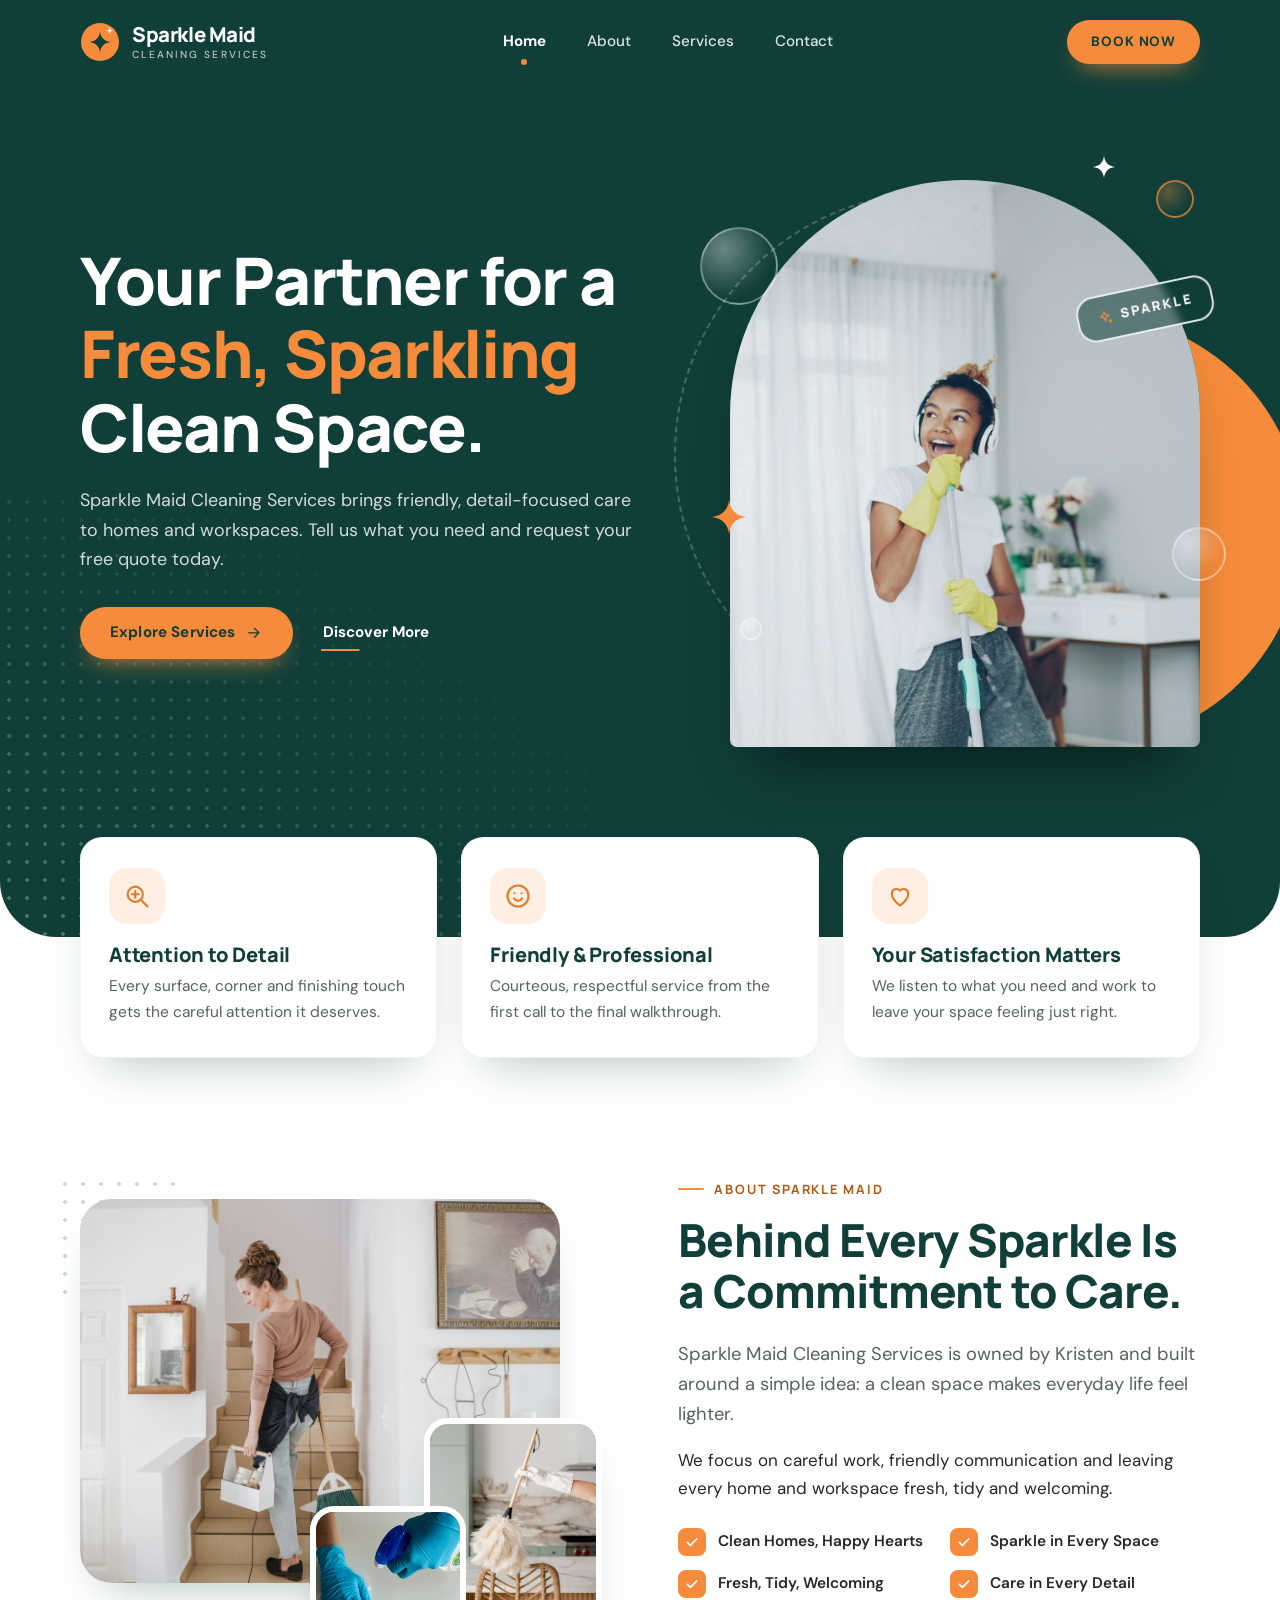
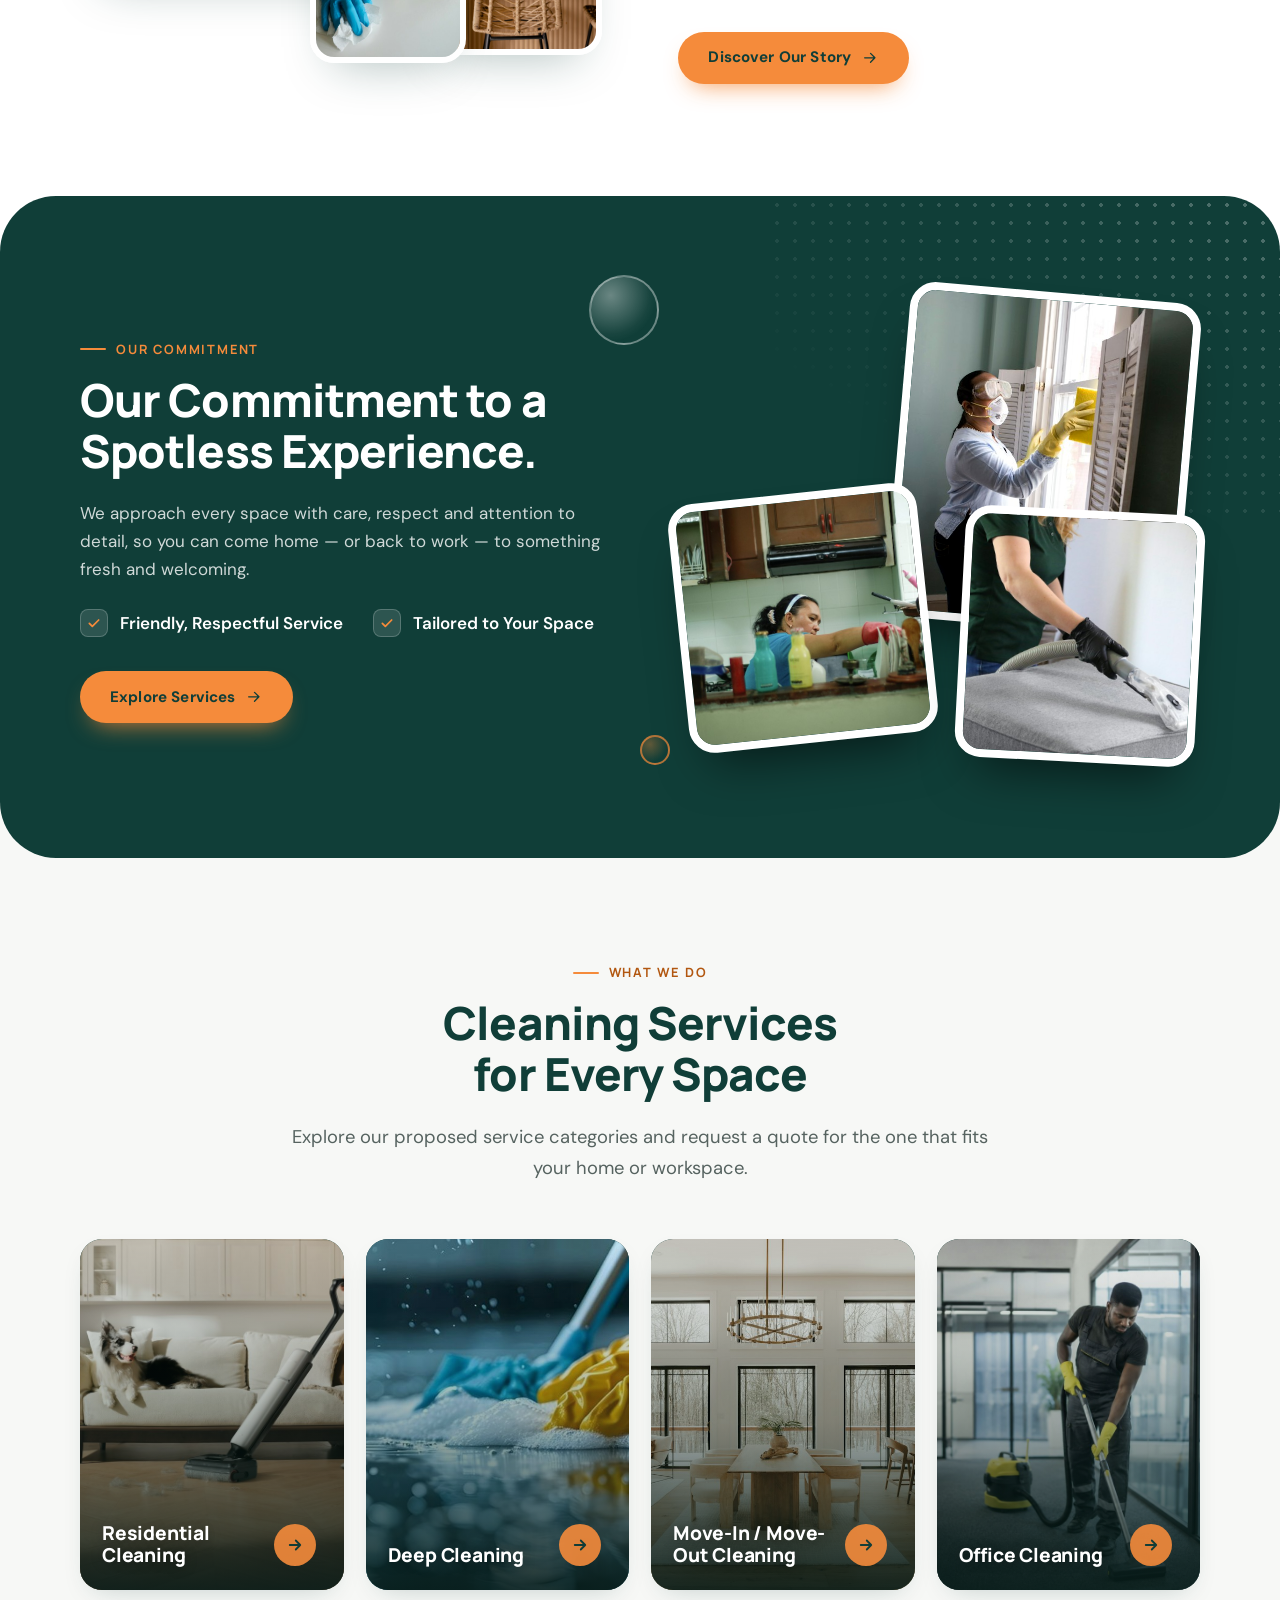
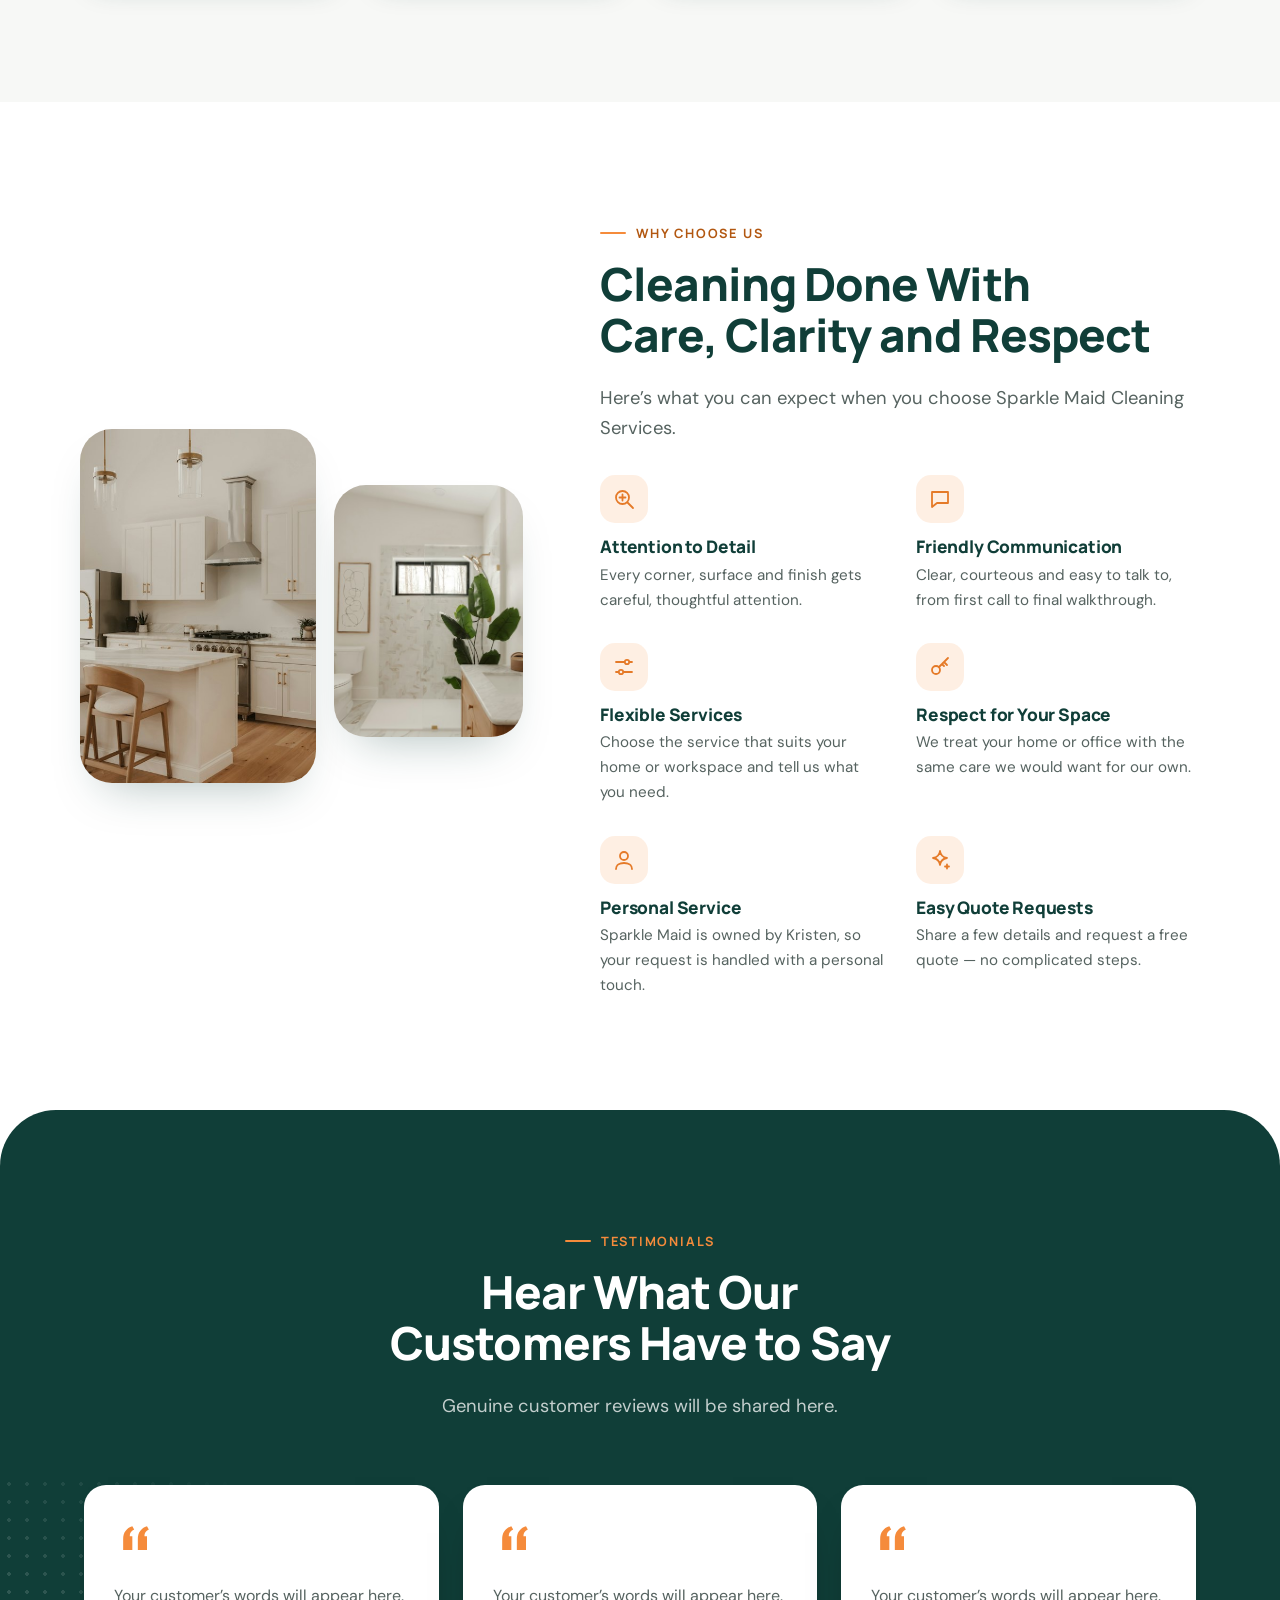
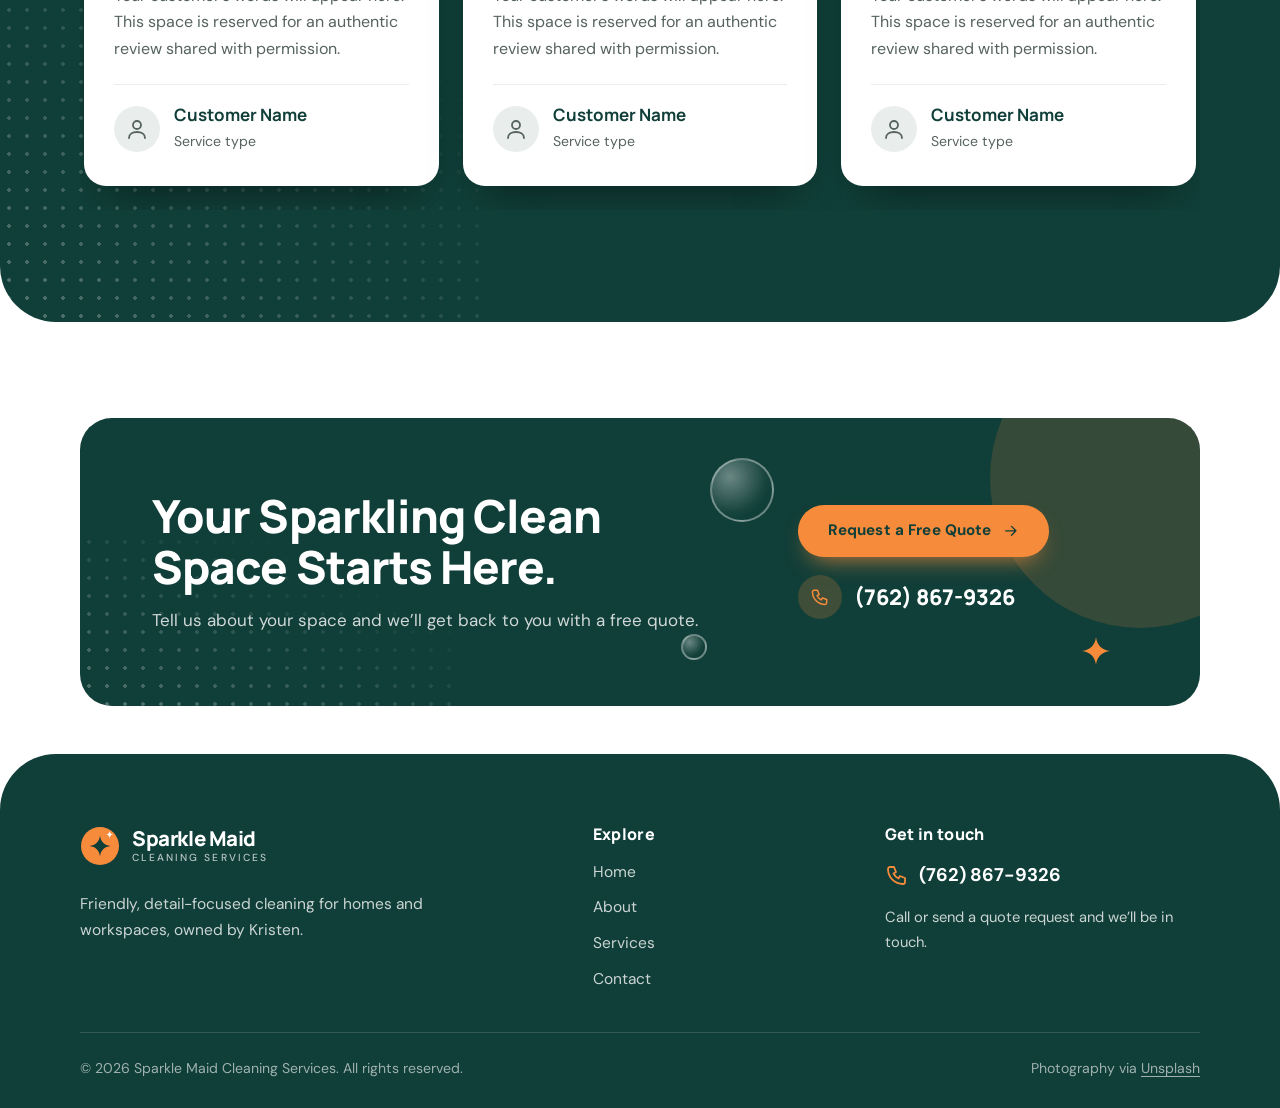
==== commit 75f97cd7: "Fix mobile horizontal overflow, use dummy Kristen portrait, remove repeated photos Co-Authored-By: C" ====
--- a/index.html
+++ b/index.html
@@ -162,8 +162,8 @@
       <a class="btn btn-primary" href="services.html">Explore Services <svg class="icon " aria-hidden="true" focusable="false"><use href="#i-arrow"/></svg></a>
     </div>
     <div class="photo-stack reveal reveal-right">
-      <figure class="p1"><img src="images/commit-mop.jpg" alt="Woman mopping the floor of a bright, modern living room" width="900" height="506" loading="lazy" decoding="async"></figure>
-      <figure class="p2"><img src="images/commit-headphones.jpg" alt="Cheerful woman in yellow gloves cleaning a living room while listening to music" width="900" height="506" loading="lazy" decoding="async"></figure>
+      <figure class="p1"><img src="images/commit-window.jpg" alt="Cleaner in gloves and a face mask wiping a window with shutters" width="900" height="600" loading="lazy" decoding="async"></figure>
+      <figure class="p2"><img src="images/commit-dishes.jpg" alt="Smiling woman in pink rubber gloves cleaning dishes at a kitchen sink" width="900" height="598" loading="lazy" decoding="async"></figure>
       <figure class="p3"><img src="images/commit-vacuum.jpg" alt="Cleaner in black gloves vacuuming a grey ottoman" width="900" height="600" loading="lazy" decoding="async"></figure>
     </div>
   </div>
@@ -180,7 +180,7 @@
     <!-- EDITABLE: services are proposed and should be confirmed by the owner -->
     <div class="svc-grid">
       <a class="svc-card reveal" style="--d:0s" href="services.html#residential">
-        <img src="images/svcpage-residential.jpg" alt="Woman with headphones mopping a wooden floor in front of a blue sofa in a bright living room" width="1200" height="675" loading="lazy" style="object-position:88% 50%" decoding="async">
+        <img src="images/svc-residential.jpg" alt="Person vacuuming a wooden floor in a cosy living room while a dog rests on the sofa" width="1000" height="750" loading="lazy" decoding="async">
         <span class="svc-body"><h3>Residential Cleaning</h3><span class="svc-arrow"><svg class="icon " aria-hidden="true" focusable="false"><use href="#i-arrow"/></svg></span></span>
       </a>
       <a class="svc-card reveal" style="--d:0.08s" href="services.html#deep">
--- a/css/styles.css
+++ b/css/styles.css
@@ -29,7 +29,7 @@
 
 /* ---------- Reset & base ---------- */
 *, *::before, *::after { box-sizing: border-box; }
-html { scroll-behavior: smooth; -webkit-text-size-adjust: 100%; scroll-padding-top: calc(var(--header-h) + 16px); }
+html { overflow-x: hidden; scroll-behavior: smooth; -webkit-text-size-adjust: 100%; scroll-padding-top: calc(var(--header-h) + 16px); }
 body {
   margin: 0;
   font-family: var(--ff-body);
@@ -37,7 +37,6 @@
   line-height: 1.65;
   color: var(--ink);
   background: var(--white);
-  overflow-x: hidden;
   -webkit-font-smoothing: antialiased;
 }
 img { display: block; max-width: 100%; height: auto; }
@@ -534,3 +533,15 @@
 .contact-art .main img { object-position: 78% 50%; }
 .services-hero .spark.hs1 { left: 7%; bottom: 34%; }
 .services-hero .bubble.h3b { right: 6%; bottom: 20%; }
+.kristen-photo img { object-position: 50% 25%; }
+
+/* Never let off-screen reveal offsets or decorations widen the page on phones */
+@supports (overflow: clip) {
+  html, body { overflow-x: clip; }
+}
+@media (max-width: 960px) {
+  .js .reveal-left, .js .reveal-right { transform: translateY(28px); }
+  .svc-media::before, .svc-feature:nth-child(even) .svc-media::before { inset: 16px 0 -14px 0; }
+  .contact-art .sm { right: 0; }
+}
+@media (max-width: 640px) { .collage .dots { left: 0; top: -16px; } }
